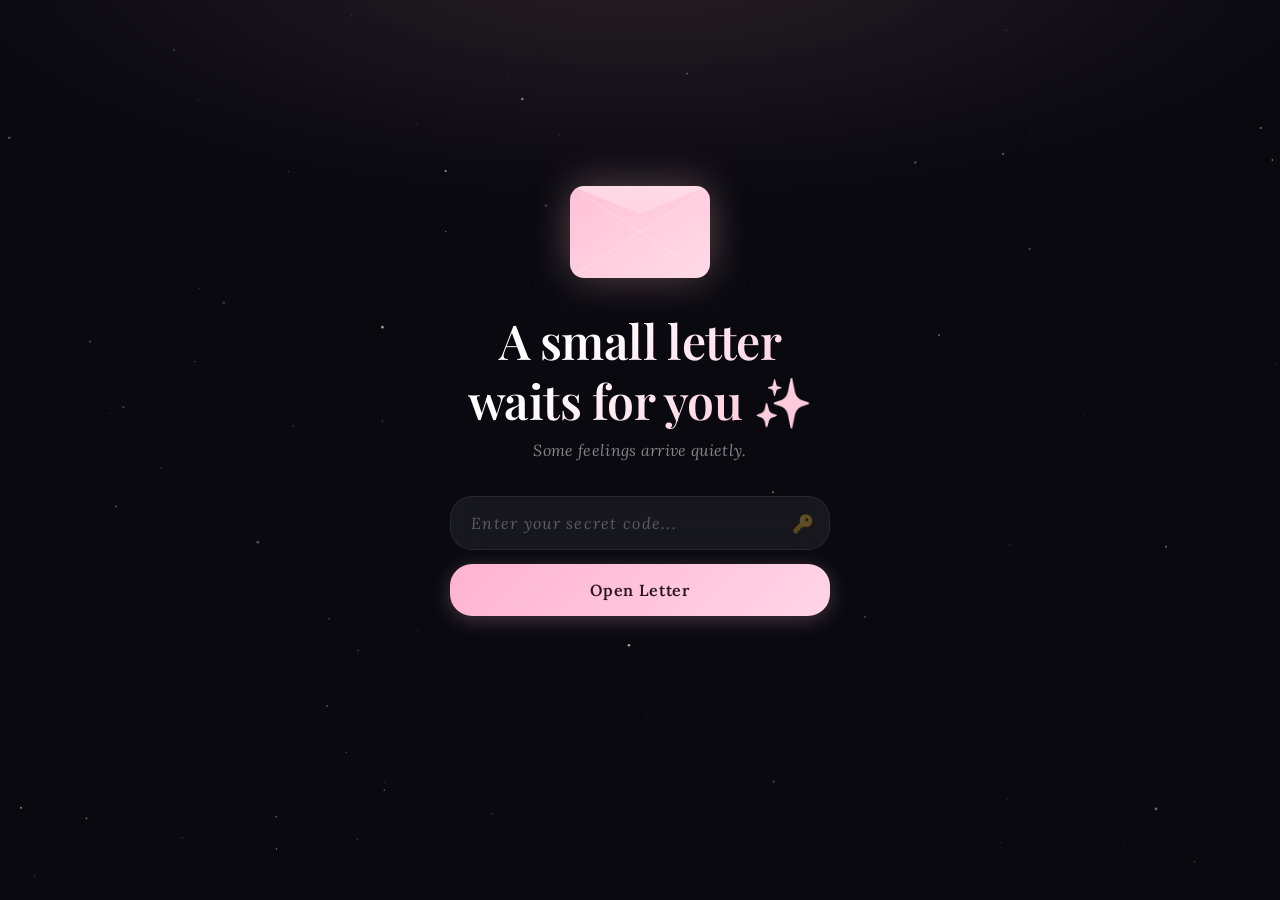
==== index.html @ 7e57b975 "first commit" ====
<!DOCTYPE html>
<html lang="en">
<head>
  <meta charset="UTF-8" />
  <meta name="viewport" content="width=device-width, initial-scale=1.0, viewport-fit=cover"/>
  <title>Letter Portal ✨</title>
  <link rel="stylesheet" href="style.css"/>
  <link rel="preconnect" href="https://fonts.googleapis.com">
  <link rel="preconnect" href="https://fonts.gstatic.com" crossorigin>
  <link href="https://fonts.googleapis.com/css2?family=Playfair+Display:ital,wght@0,400;0,600;1,400&family=Lora:ital,wght@0,400;1,400&family=Caveat:wght@400;600;700&display=swap" rel="stylesheet">
</head>
<body class="login-body">

  <!-- Background -->
  <canvas id="starsCanvas"></canvas>
  <div class="ambient-glow"></div>
  <div class="particles-wrap" id="particlesWrap"></div>

  <!-- Portal transition overlay -->
  <div id="portalOverlay">
    <div class="portal-ring"></div>
    <div class="portal-ring"></div>
    <div class="portal-ring"></div>
    <div class="portal-ring"></div>
  </div>

  <!-- Main content -->
  <main class="login-container">

    <!-- Envelope -->
    <div class="envelope-wrap" id="envelopeWrap">
      <div class="envelope" id="envelope">
        <div class="envelope-letter-slip"></div>
      </div>
    </div>

    <h1 class="login-title">A small letter<br>waits for you ✨</h1>
    <p class="login-subtitle">Some feelings arrive quietly.</p>

    <div class="login-box">

      <div class="input-wrap">
        <input
          type="password"
          id="secretCode"
          placeholder="Enter your secret code..."
          autocomplete="off"
          autocorrect="off"
          spellcheck="false"
        />
        <span class="input-key-icon">🔑</span>
      </div>

      <button class="open-btn" id="openBtn">
        <span class="btn-text">Open Letter</span>
        <span class="btn-spinner" aria-hidden="true">
          <span class="spinner-dot"></span>
          <span class="spinner-dot"></span>
          <span class="spinner-dot"></span>
        </span>
      </button>

      <p class="login-feedback" id="feedbackText" aria-live="polite"></p>
      <div class="error-mascot" id="errorMascot">(•ᴗ•) no peeking 👀</div>

    </div>

  </main>

  <script src="letters.js"></script>
  <script src="script.js"></script>
</body>
</html>
---- style.css ----
/* ═══════════════════════════════════════════
   LETTER PORTAL — style.css
   Aesthetic: Cozy Midnight / Vintage Emotional
═══════════════════════════════════════════ */

@import url('https://fonts.googleapis.com/css2?family=Playfair+Display:ital,wght@0,400;0,600;1,400&family=Lora:ital,wght@0,400;1,400&family=Caveat:wght@400;600;700&display=swap');

*, *::before, *::after {
  margin: 0;
  padding: 0;
  box-sizing: border-box;
}

:root {
  --bg:          #09090f;
  --bg2:         #0e0e1a;
  --pink:        #ffb3cf;
  --pink-soft:   #ffd9e8;
  --pink-glow:   rgba(255,179,207,0.18);
  --purple:      #a78bfa;
  --gold:        #f5c97a;
  --paper:       #fdf6e8;
  --paper2:      #f5e9cc;
  --ink:         #2b1a1a;
  --ink2:        #4a3030;
  --white:       #ffffff;
  --radius:      22px;
  --ease:        cubic-bezier(0.34,1.56,0.64,1);
  --ease-smooth: cubic-bezier(0.4,0,0.2,1);
}

html { scroll-behavior: smooth; }

body {
  font-family: 'Lora', Georgia, serif;
  background: var(--bg);
  color: var(--white);
  overflow-x: hidden;
  min-height: 100vh;
  transition: opacity 0.6s var(--ease-smooth);
}

body.fade-out { opacity: 0 !important; }


/* ── SCROLLBAR ── */
::-webkit-scrollbar { width: 6px; }
::-webkit-scrollbar-track { background: var(--bg); }
::-webkit-scrollbar-thumb { background: rgba(255,179,207,0.3); border-radius: 3px; }


/* ══════════════════════════════
   BACKGROUND LAYERS
══════════════════════════════ */

.bg-layer {
  position: fixed;
  inset: 0;
  pointer-events: none;
  z-index: 0;
}

/* Stars canvas */
#starsCanvas {
  position: fixed;
  inset: 0;
  pointer-events: none;
  z-index: 0;
  opacity: 0.7;
}

/* Ambient top glow */
.ambient-glow {
  position: fixed;
  inset: 0;
  pointer-events: none;
  z-index: 1;
  background: radial-gradient(ellipse 80% 40% at 50% -5%,
    rgba(255,192,203,0.12) 0%,
    transparent 70%);
}

/* Floating particles */
.particles-wrap {
  position: fixed;
  inset: 0;
  pointer-events: none;
  z-index: 2;
  overflow: hidden;
}

.particle {
  position: absolute;
  border-radius: 50%;
  background: var(--pink);
  opacity: 0;
  animation: particleDrift var(--dur, 12s) var(--delay, 0s) ease-in-out infinite;
}

@keyframes particleDrift {
  0%   { transform: translateY(100vh) scale(0); opacity: 0; }
  10%  { opacity: 0.35; }
  90%  { opacity: 0.15; }
  100% { transform: translateY(-10vh) translateX(var(--dx, 30px)) scale(1); opacity: 0; }
}


/* ══════════════════════════════
   LOGIN PAGE
══════════════════════════════ */

.login-body {
  display: flex;
  align-items: center;
  justify-content: center;
  min-height: 100vh;
}

.login-container {
  position: relative;
  z-index: 10;
  display: flex;
  flex-direction: column;
  align-items: center;
  text-align: center;
  padding: 30px 20px 50px;
  gap: 0;
  animation: loginEnter 1s var(--ease) both;
}

@keyframes loginEnter {
  from { opacity: 0; transform: translateY(30px); }
  to   { opacity: 1; transform: translateY(0); }
}

/* Envelope */
.envelope-wrap {
  margin-bottom: 32px;
  animation: float 4s ease-in-out infinite;
  cursor: default;
}

@keyframes float {
  0%,100% { transform: translateY(0) rotate(-1deg); }
  50%      { transform: translateY(-12px) rotate(1deg); }
}

.envelope {
  width: 140px;
  height: 92px;
  background: linear-gradient(145deg, #ffc1d6, #ffdae7);
  border-radius: 14px;
  position: relative;
  box-shadow:
    0 0 40px rgba(255,192,203,0.35),
    0 8px 24px rgba(0,0,0,0.4);
  transition: box-shadow 0.4s;
  overflow: hidden;
}

.envelope.success-glow {
  box-shadow:
    0 0 60px rgba(255,192,203,0.7),
    0 0 120px rgba(255,192,203,0.3),
    0 8px 24px rgba(0,0,0,0.4);
}

.envelope.error-glow {
  box-shadow:
    0 0 40px rgba(255,100,130,0.5),
    0 8px 24px rgba(0,0,0,0.4);
  animation: float 4s ease-in-out infinite, envelopeShake 0.5s ease;
}

@keyframes envelopeShake {
  0%,100% { transform: rotate(-1deg); }
  20%  { transform: translateX(-6px) rotate(-2deg); }
  40%  { transform: translateX(6px) rotate(2deg); }
  60%  { transform: translateX(-4px) rotate(-1deg); }
  80%  { transform: translateX(4px) rotate(1deg); }
}

/* Envelope flap */
.envelope::before {
  content: "";
  position: absolute;
  top: 0; left: 0; right: 0;
  height: 55%;
  background: linear-gradient(175deg, rgba(255,255,255,0.4), rgba(255,192,203,0.2));
  clip-path: polygon(0 0, 50% 56%, 100% 0);
  transform-origin: top center;
  transition: transform 0.6s var(--ease-smooth);
}

.envelope.open::before {
  transform: rotateX(-160deg);
}

/* Envelope body lines */
.envelope::after {
  content: "";
  position: absolute;
  inset: 0;
  background:
    linear-gradient(to bottom right, transparent 49.5%, rgba(255,255,255,0.15) 49.5%, rgba(255,255,255,0.15) 50.5%, transparent 50.5%),
    linear-gradient(to bottom left, transparent 49.5%, rgba(255,255,255,0.15) 49.5%, rgba(255,255,255,0.15) 50.5%, transparent 50.5%);
}

/* Letter slip inside envelope */
.envelope-letter-slip {
  position: absolute;
  bottom: -40px;
  left: 50%;
  transform: translateX(-50%);
  width: 65%;
  height: 50px;
  background: #fffbe8;
  border-radius: 4px;
  transition: bottom 0.6s var(--ease-smooth) 0.2s;
  z-index: -1;
}

.envelope.open .envelope-letter-slip {
  bottom: 30px;
}

/* Title */
.login-title {
  font-family: 'Playfair Display', Georgia, serif;
  font-size: clamp(1.8rem, 5vw, 3rem);
  font-weight: 600;
  line-height: 1.25;
  letter-spacing: -0.01em;
  margin-bottom: 10px;
  background: linear-gradient(135deg, #fff 30%, #ffc1d6 100%);
  -webkit-background-clip: text;
  -webkit-text-fill-color: transparent;
  background-clip: text;
}

.login-subtitle {
  font-family: 'Lora', serif;
  font-style: italic;
  font-size: 1rem;
  color: rgba(255,255,255,0.5);
  margin-bottom: 36px;
  letter-spacing: 0.02em;
}

/* Login box */
.login-box {
  width: min(90vw, 380px);
  display: flex;
  flex-direction: column;
  gap: 14px;
}

.input-wrap {
  position: relative;
}

.input-wrap input {
  width: 100%;
  padding: 16px 20px;
  border: 1.5px solid rgba(255,255,255,0.07);
  border-radius: var(--radius);
  background: rgba(255,255,255,0.06);
  color: var(--white);
  font-family: 'Lora', serif;
  font-size: 1rem;
  outline: none;
  backdrop-filter: blur(12px);
  transition: border-color 0.3s, box-shadow 0.3s, background 0.3s;
  letter-spacing: 0.08em;
}

.input-wrap input::placeholder {
  color: rgba(255,255,255,0.3);
  font-style: italic;
}

.input-wrap input:focus {
  border-color: rgba(255,179,207,0.5);
  background: rgba(255,255,255,0.09);
  box-shadow: 0 0 0 3px rgba(255,179,207,0.1);
}

.input-wrap input.shake {
  animation: inputShake 0.45s ease;
  border-color: rgba(255,100,130,0.6) !important;
}

@keyframes inputShake {
  0%,100% { transform: translateX(0); }
  18%  { transform: translateX(-7px); }
  36%  { transform: translateX(7px); }
  54%  { transform: translateX(-5px); }
  72%  { transform: translateX(5px); }
  90%  { transform: translateX(-2px); }
}

.input-key-icon {
  position: absolute;
  right: 16px;
  top: 50%;
  transform: translateY(-50%);
  font-size: 1.1rem;
  opacity: 0.3;
  pointer-events: none;
}

/* Open button */
.open-btn {
  padding: 16px;
  border: none;
  border-radius: var(--radius);
  cursor: pointer;
  font-family: 'Lora', serif;
  font-size: 1rem;
  font-weight: 600;
  letter-spacing: 0.04em;
  background: linear-gradient(135deg, #ffb3cf 0%, #ffd9e8 60%, #ffb3cf 100%);
  background-size: 200% 100%;
  color: #2d1520;
  transition: transform 0.25s var(--ease), box-shadow 0.3s, background-position 0.5s;
  box-shadow: 0 4px 20px rgba(255,179,207,0.25);
  position: relative;
  overflow: hidden;
}

.open-btn::after {
  content: "";
  position: absolute;
  inset: 0;
  background: rgba(255,255,255,0);
  transition: background 0.3s;
}

.open-btn:hover {
  transform: translateY(-2px);
  box-shadow: 0 8px 30px rgba(255,179,207,0.4);
  background-position: 100% 0;
}

.open-btn:active { transform: translateY(0); }

.open-btn.loading {
  pointer-events: none;
  opacity: 0.8;
}

.open-btn .btn-text { transition: opacity 0.2s; }
.open-btn.loading .btn-text { opacity: 0; }

.btn-spinner {
  position: absolute;
  inset: 0;
  display: flex;
  align-items: center;
  justify-content: center;
  opacity: 0;
  transition: opacity 0.2s;
}

.open-btn.loading .btn-spinner { opacity: 1; }

.spinner-dot {
  width: 7px; height: 7px;
  border-radius: 50%;
  background: #2d1520;
  animation: dotPulse 1s ease-in-out infinite;
}
.spinner-dot:nth-child(2) { animation-delay: 0.15s; margin: 0 5px; }
.spinner-dot:nth-child(3) { animation-delay: 0.3s; }

@keyframes dotPulse {
  0%,100% { transform: scale(0.6); opacity: 0.4; }
  50%      { transform: scale(1); opacity: 1; }
}

/* Error / success text */
.login-feedback {
  min-height: 22px;
  font-family: 'Lora', serif;
  font-style: italic;
  font-size: 0.88rem;
  color: var(--pink);
  transition: opacity 0.4s;
  letter-spacing: 0.01em;
}

/* Error mascot */
.error-mascot {
  font-size: 1.4rem;
  opacity: 0;
  transform: translateY(6px);
  transition: opacity 0.4s, transform 0.4s;
  pointer-events: none;
}

.error-mascot.visible {
  opacity: 1;
  transform: translateY(0);
}

/* ── PORTAL TRANSITION OVERLAY ── */
#portalOverlay {
  position: fixed;
  inset: 0;
  z-index: 9000;
  pointer-events: none;
  opacity: 0;
  display: flex;
  align-items: center;
  justify-content: center;
  background: radial-gradient(circle, rgba(255,179,207,0.0) 0%, var(--bg) 80%);
  transition: none;
}

#portalOverlay.active {
  pointer-events: all;
  animation: portalExpand 0.9s var(--ease-smooth) forwards;
}

@keyframes portalExpand {
  0%   { opacity: 0; background: radial-gradient(circle 0px at 50% 50%, rgba(255,179,207,0.9) 0%, var(--bg) 0%); }
  40%  { opacity: 1; background: radial-gradient(circle 200px at 50% 50%, rgba(255,179,207,0.5) 0%, var(--bg) 80%); }
  100% { opacity: 1; background: radial-gradient(circle 1200px at 50% 50%, rgba(15,10,25,1) 0%, var(--bg) 100%); }
}

.portal-ring {
  position: absolute;
  border-radius: 50%;
  border: 2px solid rgba(255,179,207,0.4);
  animation: ringExpand 0.9s ease-out forwards;
  opacity: 0;
}

.portal-ring:nth-child(1) { width: 100px; height: 100px; animation-delay: 0.0s; }
.portal-ring:nth-child(2) { width: 200px; height: 200px; animation-delay: 0.08s; }
.portal-ring:nth-child(3) { width: 340px; height: 340px; animation-delay: 0.16s; }
.portal-ring:nth-child(4) { width: 520px; height: 520px; animation-delay: 0.24s; }

@keyframes ringExpand {
  0%   { transform: scale(0); opacity: 0.8; }
  100% { transform: scale(2); opacity: 0; }
}


/* ══════════════════════════════
   LETTER PAGE
══════════════════════════════ */

.letter-body {
  min-height: 100vh;
}

.letter-page {
  position: relative;
  z-index: 10;
  display: flex;
  justify-content: center;
  padding: 40px 16px 120px;
  animation: pageSlideUp 0.8s var(--ease) both 0.15s;
}

@keyframes pageSlideUp {
  from { opacity: 0; transform: translateY(40px); }
  to   { opacity: 1; transform: translateY(0); }
}

/* Paper */
.paper {
  width: min(100%, 720px);
  background: var(--paper);
  color: var(--ink);
  border-radius: 4px 28px 28px 4px;
  padding: clamp(28px, 6vw, 60px);
  position: relative;
  box-shadow:
    0 2px 0 var(--paper2),
    4px 4px 0 rgba(0,0,0,0.08),
    0 30px 80px rgba(0,0,0,0.5),
    0 0 0 1px rgba(0,0,0,0.06);
  overflow: visible;
}

/* Paper grain */
.paper::before {
  content: "";
  position: absolute;
  inset: 0;
  border-radius: inherit;
  background-image: url("data:image/svg+xml,%3Csvg xmlns='http://www.w3.org/2000/svg' width='300' height='300'%3E%3Cfilter id='n'%3E%3CfeTurbulence type='fractalNoise' baseFrequency='0.9' numOctaves='4' stitchTiles='stitch'/%3E%3C/filter%3E%3Crect width='300' height='300' filter='url(%23n)' opacity='0.04'/%3E%3C/svg%3E");
  pointer-events: none;
  opacity: 0.5;
  z-index: 0;
}

/* Fold line left */
.paper::after {
  content: "";
  position: absolute;
  top: 0; left: 42px; bottom: 0;
  width: 1px;
  background: linear-gradient(to bottom, transparent 5%, rgba(200,160,160,0.25) 20%, rgba(200,160,160,0.25) 80%, transparent 95%);
  pointer-events: none;
}

/* Warm glow */
.paper-light {
  position: absolute;
  inset: 0;
  border-radius: inherit;
  background: radial-gradient(ellipse 70% 50% at 80% 20%, rgba(255,200,160,0.12), transparent 65%);
  pointer-events: none;
  z-index: 0;
}

/* Paper content z-index */
.paper > * { position: relative; z-index: 1; }

/* Dear name */
.paper-name {
  font-family: 'Playfair Display', Georgia, serif;
  font-size: clamp(2rem, 5.5vw, 3.2rem);
  font-weight: 600;
  color: var(--ink);
  margin-bottom: 10px;
  letter-spacing: -0.01em;
  line-height: 1.2;
}

/* Decorative rule */
.paper-rule {
  width: 60px;
  height: 2px;
  background: linear-gradient(to right, rgba(180,120,120,0.4), transparent);
  margin-bottom: 32px;
  border: none;
}

/* Letter lines */
#letterContent {
  margin-bottom: 40px;
}

.line {
  font-family: 'Caveat', cursive;
  font-size: clamp(1.55rem, 3.5vw, 1.95rem);
  line-height: 1.85;
  color: var(--ink2);
  opacity: 0;
  transform: translateY(16px);
  animation: lineReveal 0.6s var(--ease-smooth) forwards;
  min-height: 1.85em;
}

@keyframes lineReveal {
  to { opacity: 1; transform: translateY(0); }
}

/* Signature */
.paper-sign {
  font-family: 'Playfair Display', serif;
  font-style: italic;
  font-size: 1.1rem;
  color: rgba(43,26,26,0.5);
  text-align: right;
  margin-top: 24px;
  padding-top: 16px;
  border-top: 1px solid rgba(200,160,160,0.2);
}


/* ══════════════════════════════
   REPLY SECTION
══════════════════════════════ */

.reply-section {
  margin-top: 48px;
  padding-top: 36px;
  border-top: 1.5px dashed rgba(180,130,130,0.25);
  position: relative;
  z-index: 5;
}

.reply-title {
  font-family: 'Playfair Display', serif;
  font-size: 1.25rem;
  font-weight: 600;
  color: var(--ink);
  margin-bottom: 6px;
}

.reply-invite {
  font-family: 'Lora', serif;
  font-style: italic;
  font-size: 0.95rem;
  line-height: 1.8;
  color: var(--ink2);
  margin-bottom: 22px;
  opacity: 0.75;
}

.textarea-wrap {
  position: relative;
  margin-bottom: 16px;
}

textarea {
  width: 100%;
  min-height: 150px;
  border: 1.5px solid rgba(180,130,130,0.2);
  border-radius: 16px;
  background: rgba(255,255,255,0.7);
  font-family: 'Caveat', cursive;
  font-size: 1.2rem;
  color: var(--ink);
  padding: 18px 20px;
  resize: vertical;
  outline: none;
  transition: border-color 0.3s, box-shadow 0.3s;
  -webkit-appearance: none;
  appearance: none;
  position: relative;
  z-index: 2;
  touch-action: manipulation;
}

textarea:focus {
  border-color: rgba(180,130,130,0.45);
  box-shadow: 0 0 0 3px rgba(255,179,207,0.12);
}

textarea::placeholder {
  font-style: italic;
  color: rgba(43,26,26,0.35);
}

/* Send button */
.send-btn {
  width: 100%;
  padding: 16px;
  border: none;
  border-radius: 16px;
  cursor: pointer;
  font-family: 'Lora', serif;
  font-size: 1rem;
  font-weight: 600;
  letter-spacing: 0.04em;
  background: linear-gradient(135deg, #2b1a1a, #4a3030);
  color: #fdf6e8;
  transition: transform 0.25s var(--ease), box-shadow 0.3s, background 0.4s;
  box-shadow: 0 4px 16px rgba(43,26,26,0.2);
  position: relative;
  overflow: hidden;
}

.send-btn:hover {
  transform: translateY(-2px);
  box-shadow: 0 8px 28px rgba(43,26,26,0.3);
}

.send-btn:active { transform: translateY(0); }

.send-btn.sending {
  background: linear-gradient(135deg, #3d2525, #6b4343);
  pointer-events: none;
}

.send-btn.sent {
  background: linear-gradient(135deg, #1a3a2b, #2b5a3e);
}

/* Send shimmer */
.send-btn::after {
  content: "";
  position: absolute;
  inset: 0;
  background: linear-gradient(105deg, transparent 40%, rgba(255,255,255,0.07) 50%, transparent 60%);
  transform: translateX(-100%);
  transition: none;
}

.send-btn.sending::after {
  animation: shimmer 1.2s ease-in-out infinite;
}

@keyframes shimmer {
  to { transform: translateX(200%); }
}

#statusText {
  margin-top: 12px;
  font-family: 'Lora', serif;
  font-style: italic;
  font-size: 0.9rem;
  min-height: 18px;
  color: var(--ink2);
  opacity: 0.7;
}


/* ══════════════════════════════
   MASCOT DELIVERY SCENE
══════════════════════════════ */

.mascot-scene {
  position: fixed;
  inset: 0;
  z-index: 9999;
  background: rgba(9,9,15,0.93);
  backdrop-filter: blur(4px);
  overflow: hidden;
  display: flex;
  align-items: center;
  justify-content: center;
  flex-direction: column;
  gap: 0;
}

.mascot-scene.hidden { display: none; }

/* Ground line */
.mascot-ground {
  position: absolute;
  bottom: 22%;
  left: 0; right: 0;
  height: 1px;
  background: linear-gradient(to right, transparent 5%, rgba(255,179,207,0.15) 30%, rgba(255,179,207,0.15) 70%, transparent 95%);
}

/* Portal */
.portal-mailbox {
  position: absolute;
  right: 10%;
  bottom: 22%;
  width: 110px;
  height: 110px;
  border-radius: 50%;
  background: radial-gradient(circle, rgba(255,179,207,0.9) 0%, rgba(140,90,240,0.7) 50%, transparent 70%);
  filter: blur(2px);
  box-shadow: 0 0 60px rgba(255,179,207,0.4), 0 0 120px rgba(140,90,240,0.2);
  animation: portalPulse 2s ease-in-out infinite;
}

@keyframes portalPulse {
  0%,100% { transform: scale(1); filter: blur(2px); }
  50%      { transform: scale(1.06); filter: blur(3px); }
}

/* Mascot character */
.mascot-char {
  position: absolute;
  bottom: calc(22% + 12px);
  font-size: 2.4rem;
  line-height: 1;
  filter: drop-shadow(0 4px 12px rgba(255,179,207,0.3));
  animation: mascotWalk 4.2s ease-in-out forwards;
  white-space: nowrap;
}

/* Mini letter the mascot carries */
.mascot-letter {
  position: absolute;
  bottom: calc(22% + 38px);
  width: 38px;
  height: 28px;
  background: linear-gradient(135deg, #fff8e1, #ffd6e5);
  border-radius: 5px;
  box-shadow: 0 0 14px rgba(255,179,207,0.5);
  animation: mascotWalk 4.2s ease-in-out forwards;
}

.mascot-letter::before {
  content: "";
  position: absolute;
  inset: 0;
  clip-path: polygon(0 0, 50% 50%, 100% 0);
  background: rgba(255,179,207,0.4);
  border-radius: 2px;
}

@keyframes mascotWalk {
  0%   { left: -120px; }
  65%  { left: calc(90% - 160px); }
  80%  { left: calc(90% - 150px); transform: scale(0.9) rotate(5deg); }
  100% { left: calc(90% - 80px); transform: scale(0) rotate(20deg); opacity: 0; }
}

/* Delivery message */
.delivery-text {
  position: absolute;
  bottom: 10%;
  width: 100%;
  text-align: center;
  font-family: 'Playfair Display', serif;
  font-style: italic;
  font-size: clamp(1rem, 3vw, 1.3rem);
  color: rgba(255,255,255,0.85);
  letter-spacing: 0.03em;
  opacity: 0;
  animation: deliveryTextShow 0.8s ease forwards 4s;
}

@keyframes deliveryTextShow {
  from { opacity: 0; transform: translateY(10px); }
  to   { opacity: 1; transform: translateY(0); }
}

/* Stars in mascot scene */
.mascot-stars {
  position: absolute;
  inset: 0;
  pointer-events: none;
}

.mascot-star {
  position: absolute;
  color: rgba(255,179,207,0.6);
  font-size: 1.1rem;
  animation: twinkle 1.5s ease-in-out infinite;
}

@keyframes twinkle {
  0%,100% { opacity: 0.3; transform: scale(0.8); }
  50%      { opacity: 0.9; transform: scale(1.1); }
}

/* Wave hand */
.mascot-wave {
  position: absolute;
  bottom: 38%;
  text-align: center;
  width: 100%;
  font-size: 1.6rem;
  opacity: 0;
  animation: waveAppear 0.6s ease forwards 4.5s;
}

@keyframes waveAppear {
  from { opacity: 0; transform: translateY(10px) scale(0.8); }
  to   { opacity: 1; transform: translateY(0) scale(1); }
}


/* ══════════════════════════════
   MOBILE
══════════════════════════════ */

@media (max-width: 600px) {
  .paper { border-radius: 20px; padding: 22px 18px 28px; }
  .paper::after { display: none; }
  .login-box { width: 92vw; }
  .line { font-size: 1.4rem; }
  .mascot-char { font-size: 2rem; }
  .portal-mailbox { width: 80px; height: 80px; right: 8%; }
  textarea { font-size: 1.1rem; min-height: 130px; }
}

@media (min-width: 768px) {
  .paper { padding: 50px 56px; }
}
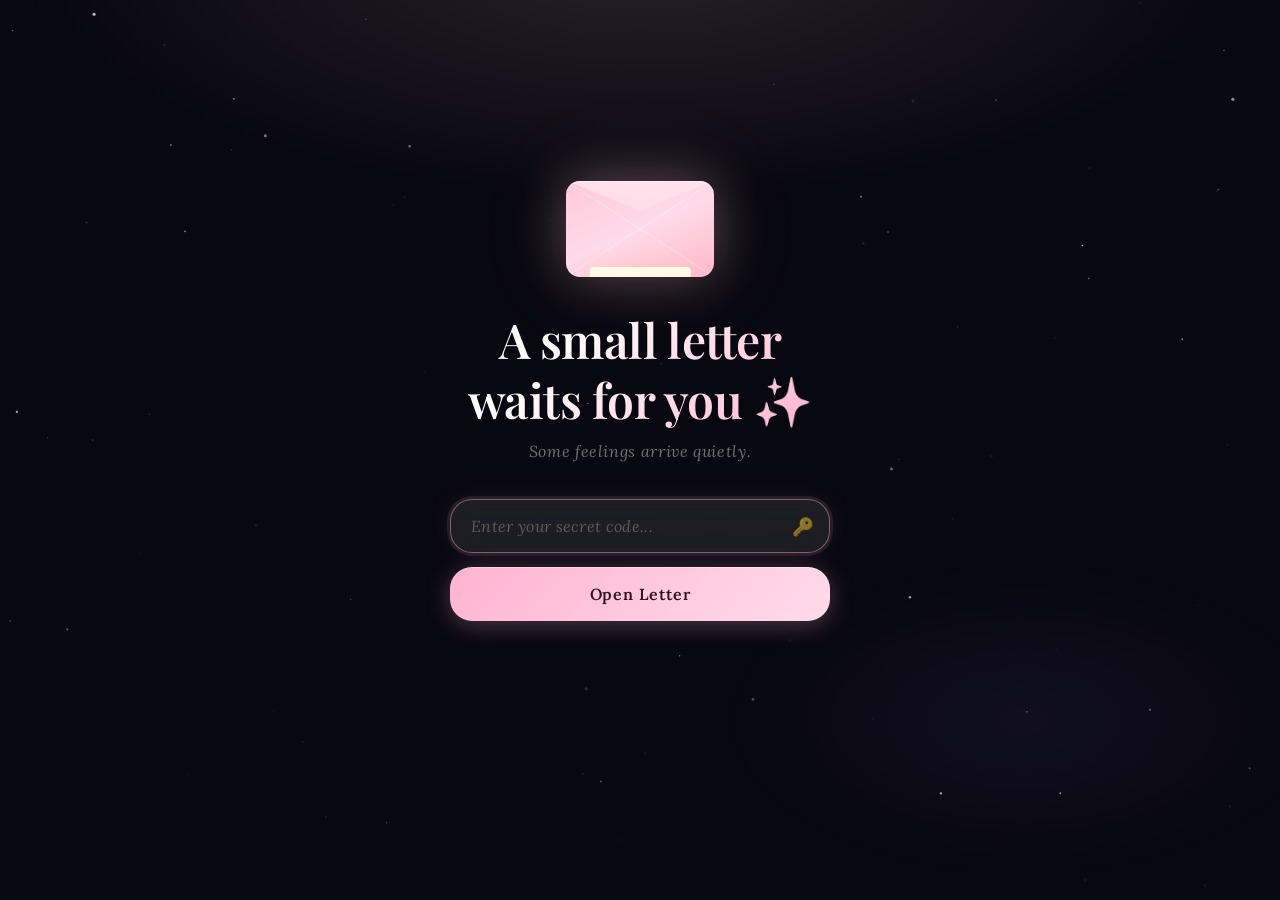
==== commit 1c26fe15: "updated" ====
--- a/index.html
+++ b/index.html
@@ -13,11 +13,12 @@
 
   <!-- Background -->
   <canvas id="starsCanvas"></canvas>
-  <div class="ambient-glow"></div>
+  <div class="ambient-glow" id="ambientGlow"></div>
   <div class="particles-wrap" id="particlesWrap"></div>
 
-  <!-- Portal transition overlay -->
+  <!-- Portal transition overlay (5 rings now) -->
   <div id="portalOverlay">
+    <div class="portal-ring"></div>
     <div class="portal-ring"></div>
     <div class="portal-ring"></div>
     <div class="portal-ring"></div>
--- a/style.css
+++ b/style.css
@@ -1,6 +1,7 @@
 /* ═══════════════════════════════════════════
    LETTER PORTAL — style.css
    Aesthetic: Cozy Midnight / Vintage Emotional
+   v2 — Deep Cinematic Polish
 ═══════════════════════════════════════════ */
 
 @import url('https://fonts.googleapis.com/css2?family=Playfair+Display:ital,wght@0,400;0,600;1,400&family=Lora:ital,wght@0,400;1,400&family=Caveat:wght@400;600;700&display=swap');
@@ -12,21 +13,24 @@
 }
 
 :root {
-  --bg:          #09090f;
-  --bg2:         #0e0e1a;
+  --bg:          #080810;
+  --bg2:         #0c0c18;
   --pink:        #ffb3cf;
   --pink-soft:   #ffd9e8;
   --pink-glow:   rgba(255,179,207,0.18);
   --purple:      #a78bfa;
   --gold:        #f5c97a;
-  --paper:       #fdf6e8;
-  --paper2:      #f5e9cc;
-  --ink:         #2b1a1a;
-  --ink2:        #4a3030;
+  --paper:       #f9edd6;
+  --paper2:      #f0dab5;
+  --paper3:      #e8cfa0;
+  --ink:         #2b1a0e;
+  --ink2:        #4a321a;
+  --ink3:        #6b4c2a;
   --white:       #ffffff;
   --radius:      22px;
   --ease:        cubic-bezier(0.34,1.56,0.64,1);
   --ease-smooth: cubic-bezier(0.4,0,0.2,1);
+  --ease-elastic: cubic-bezier(0.68,-0.6,0.32,1.6);
 }
 
 html { scroll-behavior: smooth; }
@@ -37,57 +41,67 @@
   color: var(--white);
   overflow-x: hidden;
   min-height: 100vh;
-  transition: opacity 0.6s var(--ease-smooth);
+}
+
+/* Portal-close fade */
+body.portal-closing {
+  animation: portalClose 1.2s var(--ease-smooth) forwards;
+}
+
+@keyframes portalClose {
+  0%   { opacity: 1; filter: blur(0px); }
+  40%  { opacity: 0.6; filter: blur(2px); }
+  100% { opacity: 0; filter: blur(8px); }
 }
 
 body.fade-out { opacity: 0 !important; }
 
 
 /* ── SCROLLBAR ── */
-::-webkit-scrollbar { width: 6px; }
+::-webkit-scrollbar { width: 5px; }
 ::-webkit-scrollbar-track { background: var(--bg); }
-::-webkit-scrollbar-thumb { background: rgba(255,179,207,0.3); border-radius: 3px; }
+::-webkit-scrollbar-thumb { background: rgba(255,179,207,0.25); border-radius: 3px; }
 
 
 /* ══════════════════════════════
    BACKGROUND LAYERS
 ══════════════════════════════ */
 
-.bg-layer {
-  position: fixed;
-  inset: 0;
-  pointer-events: none;
-  z-index: 0;
-}
-
-/* Stars canvas */
 #starsCanvas {
   position: fixed;
   inset: 0;
   pointer-events: none;
   z-index: 0;
-  opacity: 0.7;
-}
-
-/* Ambient top glow */
+  opacity: 0.75;
+}
+
 .ambient-glow {
   position: fixed;
   inset: 0;
   pointer-events: none;
   z-index: 1;
-  background: radial-gradient(ellipse 80% 40% at 50% -5%,
-    rgba(255,192,203,0.12) 0%,
-    transparent 70%);
-}
-
-/* Floating particles */
+  background:
+    radial-gradient(ellipse 70% 40% at 50% -5%, rgba(255,192,203,0.13) 0%, transparent 70%),
+    radial-gradient(ellipse 40% 30% at 80% 80%, rgba(167,139,250,0.06) 0%, transparent 60%);
+  transition: opacity 1.5s ease;
+}
+
+.ambient-glow.intensify {
+  background:
+    radial-gradient(ellipse 90% 55% at 50% -5%, rgba(255,192,203,0.28) 0%, transparent 70%),
+    radial-gradient(ellipse 50% 40% at 80% 80%, rgba(167,139,250,0.1) 0%, transparent 60%);
+}
+
 .particles-wrap {
   position: fixed;
   inset: 0;
   pointer-events: none;
   z-index: 2;
   overflow: hidden;
-}
+  transition: opacity 1.5s ease;
+}
+
+.particles-wrap.dim { opacity: 0; }
 
 .particle {
   position: absolute;
@@ -96,6 +110,8 @@
   opacity: 0;
   animation: particleDrift var(--dur, 12s) var(--delay, 0s) ease-in-out infinite;
 }
+
+.particle.gold { background: var(--gold); width: 2px !important; height: 2px !important; }
 
 @keyframes particleDrift {
   0%   { transform: translateY(100vh) scale(0); opacity: 0; }
@@ -125,59 +141,65 @@
   text-align: center;
   padding: 30px 20px 50px;
   gap: 0;
-  animation: loginEnter 1s var(--ease) both;
+  animation: loginEnter 1.2s var(--ease) both;
 }
 
 @keyframes loginEnter {
-  from { opacity: 0; transform: translateY(30px); }
+  from { opacity: 0; transform: translateY(40px); }
   to   { opacity: 1; transform: translateY(0); }
 }
 
 /* Envelope */
 .envelope-wrap {
   margin-bottom: 32px;
-  animation: float 4s ease-in-out infinite;
+  animation: float 4.5s ease-in-out infinite;
   cursor: default;
+  perspective: 600px;
 }
 
 @keyframes float {
-  0%,100% { transform: translateY(0) rotate(-1deg); }
-  50%      { transform: translateY(-12px) rotate(1deg); }
+  0%,100% { transform: translateY(0) rotate(-1.5deg); }
+  50%      { transform: translateY(-14px) rotate(1.5deg); }
 }
 
 .envelope {
-  width: 140px;
-  height: 92px;
-  background: linear-gradient(145deg, #ffc1d6, #ffdae7);
+  width: 148px;
+  height: 96px;
+  background: linear-gradient(155deg, #ffc8da, #ffdae8, #ffb8cb);
   border-radius: 14px;
   position: relative;
   box-shadow:
-    0 0 40px rgba(255,192,203,0.35),
-    0 8px 24px rgba(0,0,0,0.4);
-  transition: box-shadow 0.4s;
+    0 0 50px rgba(255,192,203,0.32),
+    0 0 100px rgba(255,192,203,0.1),
+    0 12px 30px rgba(0,0,0,0.5),
+    inset 0 1px 0 rgba(255,255,255,0.4);
+  transition: box-shadow 0.5s, transform 0.5s var(--ease-smooth);
   overflow: hidden;
 }
+
+.envelope:hover { transform: scale(1.04); }
 
 .envelope.success-glow {
   box-shadow:
-    0 0 60px rgba(255,192,203,0.7),
-    0 0 120px rgba(255,192,203,0.3),
-    0 8px 24px rgba(0,0,0,0.4);
+    0 0 80px rgba(255,192,203,0.8),
+    0 0 160px rgba(255,192,203,0.35),
+    0 0 240px rgba(255,150,200,0.15),
+    0 12px 30px rgba(0,0,0,0.5);
 }
 
 .envelope.error-glow {
   box-shadow:
-    0 0 40px rgba(255,100,130,0.5),
-    0 8px 24px rgba(0,0,0,0.4);
-  animation: float 4s ease-in-out infinite, envelopeShake 0.5s ease;
+    0 0 50px rgba(255,80,120,0.55),
+    0 12px 30px rgba(0,0,0,0.5);
+  animation: float 4.5s ease-in-out infinite, envelopeShake 0.5s ease;
 }
 
 @keyframes envelopeShake {
-  0%,100% { transform: rotate(-1deg); }
-  20%  { transform: translateX(-6px) rotate(-2deg); }
-  40%  { transform: translateX(6px) rotate(2deg); }
-  60%  { transform: translateX(-4px) rotate(-1deg); }
-  80%  { transform: translateX(4px) rotate(1deg); }
+  0%,100% { transform: rotate(-1.5deg); }
+  20%  { transform: translateX(-8px) rotate(-3deg); }
+  40%  { transform: translateX(8px) rotate(3deg); }
+  60%  { transform: translateX(-5px) rotate(-1.5deg); }
+  80%  { transform: translateX(5px) rotate(1.5deg); }
 }
 
 /* Envelope flap */
@@ -186,65 +208,69 @@
   position: absolute;
   top: 0; left: 0; right: 0;
   height: 55%;
-  background: linear-gradient(175deg, rgba(255,255,255,0.4), rgba(255,192,203,0.2));
-  clip-path: polygon(0 0, 50% 56%, 100% 0);
+  background: linear-gradient(170deg, rgba(255,255,255,0.45), rgba(255,200,220,0.25));
+  clip-path: polygon(0 0, 50% 58%, 100% 0);
   transform-origin: top center;
-  transition: transform 0.6s var(--ease-smooth);
+  transition: transform 0.75s cubic-bezier(0.4,0,0.2,1);
+  z-index: 2;
 }
 
 .envelope.open::before {
-  transform: rotateX(-160deg);
-}
-
-/* Envelope body lines */
+  transform: rotateX(-165deg);
+}
+
+/* Envelope diagonal seam lines */
 .envelope::after {
   content: "";
   position: absolute;
   inset: 0;
   background:
-    linear-gradient(to bottom right, transparent 49.5%, rgba(255,255,255,0.15) 49.5%, rgba(255,255,255,0.15) 50.5%, transparent 50.5%),
-    linear-gradient(to bottom left, transparent 49.5%, rgba(255,255,255,0.15) 49.5%, rgba(255,255,255,0.15) 50.5%, transparent 50.5%);
+    linear-gradient(to bottom right, transparent 49.5%, rgba(255,255,255,0.18) 49.5%, rgba(255,255,255,0.18) 50.5%, transparent 50.5%),
+    linear-gradient(to bottom left, transparent 49.5%, rgba(255,255,255,0.18) 49.5%, rgba(255,255,255,0.18) 50.5%, transparent 50.5%);
+  z-index: 1;
 }
 
 /* Letter slip inside envelope */
 .envelope-letter-slip {
   position: absolute;
-  bottom: -40px;
+  bottom: -45px;
   left: 50%;
   transform: translateX(-50%);
-  width: 65%;
-  height: 50px;
-  background: #fffbe8;
-  border-radius: 4px;
-  transition: bottom 0.6s var(--ease-smooth) 0.2s;
-  z-index: -1;
+  width: 68%;
+  height: 55px;
+  background: linear-gradient(180deg, #fffbe8, #faf0d0);
+  border-radius: 4px 4px 0 0;
+  box-shadow: 0 -4px 14px rgba(255,200,150,0.25);
+  transition: bottom 0.85s cubic-bezier(0.34,1.2,0.64,1) 0.15s;
+  z-index: 0;
 }
 
 .envelope.open .envelope-letter-slip {
-  bottom: 30px;
+  bottom: 28px;
 }
 
 /* Title */
 .login-title {
   font-family: 'Playfair Display', Georgia, serif;
-  font-size: clamp(1.8rem, 5vw, 3rem);
+  font-size: clamp(1.9rem, 5vw, 3rem);
   font-weight: 600;
   line-height: 1.25;
   letter-spacing: -0.01em;
-  margin-bottom: 10px;
-  background: linear-gradient(135deg, #fff 30%, #ffc1d6 100%);
+  margin-bottom: 12px;
+  background: linear-gradient(135deg, #fff 25%, #ffd9e8 65%, #ffb3cf 100%);
   -webkit-background-clip: text;
   -webkit-text-fill-color: transparent;
   background-clip: text;
+  text-shadow: none;
 }
 
 .login-subtitle {
   font-family: 'Lora', serif;
   font-style: italic;
   font-size: 1rem;
-  color: rgba(255,255,255,0.5);
-  margin-bottom: 36px;
-  letter-spacing: 0.02em;
+  color: rgba(255,255,255,0.42);
+  margin-bottom: 38px;
+  letter-spacing: 0.04em;
 }
 
 /* Login box */
@@ -261,39 +287,52 @@
 
 .input-wrap input {
   width: 100%;
-  padding: 16px 20px;
+  padding: 16px 48px 16px 20px;
   border: 1.5px solid rgba(255,255,255,0.07);
   border-radius: var(--radius);
-  background: rgba(255,255,255,0.06);
+  background: rgba(255,255,255,0.055);
   color: var(--white);
   font-family: 'Lora', serif;
   font-size: 1rem;
   outline: none;
-  backdrop-filter: blur(12px);
-  transition: border-color 0.3s, box-shadow 0.3s, background 0.3s;
-  letter-spacing: 0.08em;
+  backdrop-filter: blur(14px);
+  -webkit-backdrop-filter: blur(14px);
+  transition: border-color 0.35s, box-shadow 0.35s, background 0.35s;
+  letter-spacing: 0.1em;
 }
 
 .input-wrap input::placeholder {
-  color: rgba(255,255,255,0.3);
+  color: rgba(255,255,255,0.28);
   font-style: italic;
+  letter-spacing: 0.02em;
 }
 
 .input-wrap input:focus {
-  border-color: rgba(255,179,207,0.5);
-  background: rgba(255,255,255,0.09);
-  box-shadow: 0 0 0 3px rgba(255,179,207,0.1);
+  border-color: rgba(255,179,207,0.45);
+  background: rgba(255,255,255,0.085);
+  box-shadow: 0 0 0 3px rgba(255,179,207,0.1), 0 0 30px rgba(255,179,207,0.08);
+}
+
+.input-wrap input.glow-success {
+  border-color: rgba(255,179,207,0.7) !important;
+  box-shadow: 0 0 0 4px rgba(255,179,207,0.15), 0 0 50px rgba(255,179,207,0.2) !important;
+  animation: inputGlowPulse 0.6s ease;
+}
+
+@keyframes inputGlowPulse {
+  0%,100% { box-shadow: 0 0 0 4px rgba(255,179,207,0.15), 0 0 50px rgba(255,179,207,0.2); }
+  50%  { box-shadow: 0 0 0 8px rgba(255,179,207,0.1), 0 0 80px rgba(255,179,207,0.35); }
 }
 
 .input-wrap input.shake {
   animation: inputShake 0.45s ease;
-  border-color: rgba(255,100,130,0.6) !important;
+  border-color: rgba(255,100,130,0.65) !important;
 }
 
 @keyframes inputShake {
   0%,100% { transform: translateX(0); }
-  18%  { transform: translateX(-7px); }
-  36%  { transform: translateX(7px); }
+  18%  { transform: translateX(-8px); }
+  36%  { transform: translateX(8px); }
   54%  { transform: translateX(-5px); }
   72%  { transform: translateX(5px); }
   90%  { transform: translateX(-2px); }
@@ -305,48 +344,57 @@
   top: 50%;
   transform: translateY(-50%);
   font-size: 1.1rem;
-  opacity: 0.3;
-  pointer-events: none;
-}
+  opacity: 0.28;
+  pointer-events: none;
+  transition: opacity 0.3s;
+}
+
+.input-wrap input:focus ~ .input-key-icon { opacity: 0.5; }
 
 /* Open button */
 .open-btn {
-  padding: 16px;
+  padding: 17px;
   border: none;
   border-radius: var(--radius);
   cursor: pointer;
   font-family: 'Lora', serif;
   font-size: 1rem;
   font-weight: 600;
-  letter-spacing: 0.04em;
-  background: linear-gradient(135deg, #ffb3cf 0%, #ffd9e8 60%, #ffb3cf 100%);
+  letter-spacing: 0.05em;
+  background: linear-gradient(135deg, #ffb3cf 0%, #ffd9e8 50%, #ffb3cf 100%);
   background-size: 200% 100%;
   color: #2d1520;
-  transition: transform 0.25s var(--ease), box-shadow 0.3s, background-position 0.5s;
-  box-shadow: 0 4px 20px rgba(255,179,207,0.25);
+  transition: transform 0.28s var(--ease), box-shadow 0.35s, background-position 0.6s;
+  box-shadow: 0 4px 24px rgba(255,179,207,0.28), 0 1px 0 rgba(255,255,255,0.3) inset;
   position: relative;
   overflow: hidden;
 }
 
-.open-btn::after {
+.open-btn::before {
   content: "";
   position: absolute;
   inset: 0;
-  background: rgba(255,255,255,0);
-  transition: background 0.3s;
+  background: linear-gradient(105deg, transparent 40%, rgba(255,255,255,0.15) 50%, transparent 60%);
+  transform: translateX(-100%);
+  transition: transform 0s;
 }
 
 .open-btn:hover {
-  transform: translateY(-2px);
-  box-shadow: 0 8px 30px rgba(255,179,207,0.4);
+  transform: translateY(-3px);
+  box-shadow: 0 10px 36px rgba(255,179,207,0.45);
   background-position: 100% 0;
 }
 
+.open-btn:hover::before {
+  transform: translateX(200%);
+  transition: transform 0.7s ease;
+}
+
 .open-btn:active { transform: translateY(0); }
 
 .open-btn.loading {
   pointer-events: none;
-  opacity: 0.8;
+  opacity: 0.85;
 }
 
 .open-btn .btn-text { transition: opacity 0.2s; }
@@ -358,6 +406,7 @@
   display: flex;
   align-items: center;
   justify-content: center;
+  gap: 5px;
   opacity: 0;
   transition: opacity 0.2s;
 }
@@ -370,15 +419,15 @@
   background: #2d1520;
   animation: dotPulse 1s ease-in-out infinite;
 }
-.spinner-dot:nth-child(2) { animation-delay: 0.15s; margin: 0 5px; }
+.spinner-dot:nth-child(2) { animation-delay: 0.15s; }
 .spinner-dot:nth-child(3) { animation-delay: 0.3s; }
 
 @keyframes dotPulse {
-  0%,100% { transform: scale(0.6); opacity: 0.4; }
+  0%,100% { transform: scale(0.55); opacity: 0.4; }
   50%      { transform: scale(1); opacity: 1; }
 }
 
-/* Error / success text */
+/* Feedback text */
 .login-feedback {
   min-height: 22px;
   font-family: 'Lora', serif;
@@ -393,15 +442,16 @@
 .error-mascot {
   font-size: 1.4rem;
   opacity: 0;
-  transform: translateY(6px);
-  transition: opacity 0.4s, transform 0.4s;
+  transform: translateY(8px) scale(0.9);
+  transition: opacity 0.4s, transform 0.4s var(--ease);
   pointer-events: none;
 }
 
 .error-mascot.visible {
   opacity: 1;
-  transform: translateY(0);
-}
+  transform: translateY(0) scale(1);
+}
+
 
 /* ── PORTAL TRANSITION OVERLAY ── */
 #portalOverlay {
@@ -419,31 +469,34 @@
 
 #portalOverlay.active {
   pointer-events: all;
-  animation: portalExpand 0.9s var(--ease-smooth) forwards;
+  animation: portalExpand 1s var(--ease-smooth) forwards;
 }
 
 @keyframes portalExpand {
-  0%   { opacity: 0; background: radial-gradient(circle 0px at 50% 50%, rgba(255,179,207,0.9) 0%, var(--bg) 0%); }
-  40%  { opacity: 1; background: radial-gradient(circle 200px at 50% 50%, rgba(255,179,207,0.5) 0%, var(--bg) 80%); }
-  100% { opacity: 1; background: radial-gradient(circle 1200px at 50% 50%, rgba(15,10,25,1) 0%, var(--bg) 100%); }
+  0%   { opacity: 0; background: radial-gradient(circle 0px at 50% 50%, rgba(255,179,207,1) 0%, var(--bg) 0%); }
+  30%  { opacity: 1; background: radial-gradient(circle 150px at 50% 50%, rgba(255,179,207,0.6) 0%, rgba(130,70,180,0.3) 40%, var(--bg) 80%); }
+  100% { opacity: 1; background: radial-gradient(circle 1400px at 50% 50%, rgba(12,8,22,1) 0%, var(--bg) 100%); }
 }
 
 .portal-ring {
   position: absolute;
   border-radius: 50%;
-  border: 2px solid rgba(255,179,207,0.4);
-  animation: ringExpand 0.9s ease-out forwards;
+  border: 1.5px solid rgba(255,179,207,0.5);
+  animation: ringExpand 1s ease-out forwards;
   opacity: 0;
 }
 
-.portal-ring:nth-child(1) { width: 100px; height: 100px; animation-delay: 0.0s; }
-.portal-ring:nth-child(2) { width: 200px; height: 200px; animation-delay: 0.08s; }
-.portal-ring:nth-child(3) { width: 340px; height: 340px; animation-delay: 0.16s; }
-.portal-ring:nth-child(4) { width: 520px; height: 520px; animation-delay: 0.24s; }
+#portalOverlay.active .portal-ring { animation: ringExpand 1s ease-out forwards; }
+
+.portal-ring:nth-child(1) { width: 80px;  height: 80px;  animation-delay: 0s;    border-color: rgba(255,179,207,0.7); }
+.portal-ring:nth-child(2) { width: 180px; height: 180px; animation-delay: 0.1s;  border-color: rgba(255,179,207,0.5); }
+.portal-ring:nth-child(3) { width: 340px; height: 340px; animation-delay: 0.2s;  border-color: rgba(200,150,240,0.35); }
+.portal-ring:nth-child(4) { width: 560px; height: 560px; animation-delay: 0.3s;  border-color: rgba(150,100,220,0.2); }
+.portal-ring:nth-child(5) { width: 800px; height: 800px; animation-delay: 0.42s; border-color: rgba(100,60,180,0.12); }
 
 @keyframes ringExpand {
-  0%   { transform: scale(0); opacity: 0.8; }
-  100% { transform: scale(2); opacity: 0; }
+  0%   { transform: scale(0.1); opacity: 0.9; }
+  100% { transform: scale(2.2); opacity: 0; }
 }
 
 
@@ -461,99 +514,137 @@
   display: flex;
   justify-content: center;
   padding: 40px 16px 120px;
-  animation: pageSlideUp 0.8s var(--ease) both 0.15s;
+  animation: pageSlideUp 0.9s var(--ease) both 0.1s;
 }
 
 @keyframes pageSlideUp {
-  from { opacity: 0; transform: translateY(40px); }
+  from { opacity: 0; transform: translateY(50px); }
   to   { opacity: 1; transform: translateY(0); }
 }
 
-/* Paper */
+/* ── PAPER — old emotional letter ── */
 .paper {
   width: min(100%, 720px);
   background: var(--paper);
   color: var(--ink);
-  border-radius: 4px 28px 28px 4px;
+  border-radius: 3px 24px 24px 3px;
   padding: clamp(28px, 6vw, 60px);
   position: relative;
+
+  /* Aged paper layers */
+  background-image:
+    /* warm top corner stain */
+    radial-gradient(ellipse 60% 40% at 92% 4%, rgba(180,120,60,0.1) 0%, transparent 60%),
+    /* bottom right aged tone */
+    radial-gradient(ellipse 50% 35% at 10% 95%, rgba(160,100,40,0.08) 0%, transparent 55%),
+    /* center warmth */
+    radial-gradient(ellipse 80% 60% at 50% 45%, rgba(255,240,200,0.15) 0%, transparent 70%),
+    /* dark edge vignette */
+    radial-gradient(ellipse 100% 100% at 50% 50%, transparent 55%, rgba(80,40,10,0.18) 100%);
+
   box-shadow:
-    0 2px 0 var(--paper2),
-    4px 4px 0 rgba(0,0,0,0.08),
-    0 30px 80px rgba(0,0,0,0.5),
-    0 0 0 1px rgba(0,0,0,0.06);
+    /* top fold line */
+    0 -1px 0 rgba(200,160,100,0.5),
+    /* subtle emboss left */
+    -4px 0 12px rgba(100,60,20,0.12),
+    /* main shadow */
+    0 40px 100px rgba(0,0,0,0.6),
+    /* ambient lift */
+    0 10px 30px rgba(0,0,0,0.35),
+    /* subtle border */
+    0 0 0 1px rgba(160,110,60,0.2);
+
   overflow: visible;
 }
 
-/* Paper grain */
+/* Grain texture overlay */
 .paper::before {
   content: "";
   position: absolute;
-  inset: 0;
+  inset: -1px;
   border-radius: inherit;
-  background-image: url("data:image/svg+xml,%3Csvg xmlns='http://www.w3.org/2000/svg' width='300' height='300'%3E%3Cfilter id='n'%3E%3CfeTurbulence type='fractalNoise' baseFrequency='0.9' numOctaves='4' stitchTiles='stitch'/%3E%3C/filter%3E%3Crect width='300' height='300' filter='url(%23n)' opacity='0.04'/%3E%3C/svg%3E");
-  pointer-events: none;
-  opacity: 0.5;
+  background-image:
+    url("data:image/svg+xml,%3Csvg xmlns='http://www.w3.org/2000/svg' width='400' height='400'%3E%3Cfilter id='n'%3E%3CfeTurbulence type='fractalNoise' baseFrequency='0.75' numOctaves='4' stitchTiles='stitch'/%3E%3CfeColorMatrix type='saturate' values='0'/%3E%3C/filter%3E%3Crect width='400' height='400' filter='url(%23n)' opacity='0.055'/%3E%3C/svg%3E");
+  pointer-events: none;
+  opacity: 0.7;
   z-index: 0;
-}
-
-/* Fold line left */
+  mix-blend-mode: multiply;
+}
+
+/* Margin fold line */
 .paper::after {
   content: "";
   position: absolute;
-  top: 0; left: 42px; bottom: 0;
+  top: 0; left: 44px; bottom: 0;
   width: 1px;
-  background: linear-gradient(to bottom, transparent 5%, rgba(200,160,160,0.25) 20%, rgba(200,160,160,0.25) 80%, transparent 95%);
-  pointer-events: none;
-}
-
-/* Warm glow */
+  background: linear-gradient(to bottom,
+    transparent 3%,
+    rgba(180,120,80,0.2) 12%,
+    rgba(180,120,80,0.22) 50%,
+    rgba(180,120,80,0.18) 88%,
+    transparent 97%);
+  pointer-events: none;
+  z-index: 0;
+}
+
+/* Warm paper light from corner */
 .paper-light {
   position: absolute;
   inset: 0;
   border-radius: inherit;
-  background: radial-gradient(ellipse 70% 50% at 80% 20%, rgba(255,200,160,0.12), transparent 65%);
+  background:
+    radial-gradient(ellipse 65% 45% at 85% 15%, rgba(255,210,150,0.14), transparent 60%),
+    radial-gradient(ellipse 40% 30% at 15% 85%, rgba(200,150,80,0.07), transparent 55%);
   pointer-events: none;
   z-index: 0;
 }
 
-/* Paper content z-index */
+/* Paper content above grain */
 .paper > * { position: relative; z-index: 1; }
 
 /* Dear name */
 .paper-name {
   font-family: 'Playfair Display', Georgia, serif;
   font-size: clamp(2rem, 5.5vw, 3.2rem);
-  font-weight: 600;
+  font-weight: 400;
+  font-style: italic;
   color: var(--ink);
   margin-bottom: 10px;
-  letter-spacing: -0.01em;
+  letter-spacing: 0.01em;
   line-height: 1.2;
+  /* subtle ink bleed */
+  text-shadow: 0.5px 0.5px 0 rgba(43,26,14,0.25);
 }
 
 /* Decorative rule */
 .paper-rule {
-  width: 60px;
-  height: 2px;
-  background: linear-gradient(to right, rgba(180,120,120,0.4), transparent);
-  margin-bottom: 32px;
+  width: 55px;
+  height: 1.5px;
+  background: linear-gradient(to right, rgba(140,90,40,0.5), rgba(140,90,40,0.1));
+  margin-bottom: 36px;
   border: none;
 }
 
 /* Letter lines */
 #letterContent {
-  margin-bottom: 40px;
+  margin-bottom: 44px;
 }
 
 .line {
   font-family: 'Caveat', cursive;
   font-size: clamp(1.55rem, 3.5vw, 1.95rem);
-  line-height: 1.85;
+  line-height: 1.9;
   color: var(--ink2);
   opacity: 0;
-  transform: translateY(16px);
-  animation: lineReveal 0.6s var(--ease-smooth) forwards;
-  min-height: 1.85em;
+  transform: translateY(18px);
+  animation: lineReveal 0.65s var(--ease-smooth) forwards;
+  min-height: 1.9em;
+  /* subtle ink variation */
+  filter: contrast(1.05);
+}
+
+.line:empty {
+  min-height: 1.2em;
 }
 
 @keyframes lineReveal {
@@ -564,12 +655,13 @@
 .paper-sign {
   font-family: 'Playfair Display', serif;
   font-style: italic;
-  font-size: 1.1rem;
-  color: rgba(43,26,26,0.5);
+  font-size: 1.05rem;
+  color: rgba(43,26,14,0.48);
   text-align: right;
-  margin-top: 24px;
-  padding-top: 16px;
-  border-top: 1px solid rgba(200,160,160,0.2);
+  margin-top: 28px;
+  padding-top: 18px;
+  border-top: 1px solid rgba(180,130,80,0.2);
+  letter-spacing: 0.02em;
 }
 
 
@@ -578,29 +670,29 @@
 ══════════════════════════════ */
 
 .reply-section {
-  margin-top: 48px;
-  padding-top: 36px;
-  border-top: 1.5px dashed rgba(180,130,130,0.25);
+  margin-top: 52px;
+  padding-top: 38px;
+  border-top: 1.5px dashed rgba(160,110,60,0.22);
   position: relative;
   z-index: 5;
 }
 
 .reply-title {
   font-family: 'Playfair Display', serif;
-  font-size: 1.25rem;
+  font-size: 1.2rem;
   font-weight: 600;
   color: var(--ink);
-  margin-bottom: 6px;
+  margin-bottom: 8px;
 }
 
 .reply-invite {
   font-family: 'Lora', serif;
   font-style: italic;
-  font-size: 0.95rem;
-  line-height: 1.8;
+  font-size: 0.92rem;
+  line-height: 1.85;
   color: var(--ink2);
-  margin-bottom: 22px;
-  opacity: 0.75;
+  margin-bottom: 24px;
+  opacity: 0.72;
 }
 
 .textarea-wrap {
@@ -611,9 +703,9 @@
 textarea {
   width: 100%;
   min-height: 150px;
-  border: 1.5px solid rgba(180,130,130,0.2);
+  border: 1.5px solid rgba(160,110,60,0.2);
   border-radius: 16px;
-  background: rgba(255,255,255,0.7);
+  background: rgba(255,252,240,0.8);
   font-family: 'Caveat', cursive;
   font-size: 1.2rem;
   color: var(--ink);
@@ -626,65 +718,66 @@
   position: relative;
   z-index: 2;
   touch-action: manipulation;
+  line-height: 1.8;
 }
 
 textarea:focus {
-  border-color: rgba(180,130,130,0.45);
-  box-shadow: 0 0 0 3px rgba(255,179,207,0.12);
+  border-color: rgba(160,110,60,0.4);
+  box-shadow: 0 0 0 3px rgba(255,179,207,0.1);
+  background: rgba(255,253,244,0.95);
 }
 
 textarea::placeholder {
   font-style: italic;
-  color: rgba(43,26,26,0.35);
+  color: rgba(43,26,14,0.3);
 }
 
 /* Send button */
 .send-btn {
   width: 100%;
-  padding: 16px;
+  padding: 17px;
   border: none;
   border-radius: 16px;
   cursor: pointer;
   font-family: 'Lora', serif;
   font-size: 1rem;
   font-weight: 600;
-  letter-spacing: 0.04em;
-  background: linear-gradient(135deg, #2b1a1a, #4a3030);
-  color: #fdf6e8;
-  transition: transform 0.25s var(--ease), box-shadow 0.3s, background 0.4s;
-  box-shadow: 0 4px 16px rgba(43,26,26,0.2);
+  letter-spacing: 0.05em;
+  background: linear-gradient(135deg, #2b1a0e, #4a2e18);
+  color: #fdf0d5;
+  transition: transform 0.28s var(--ease), box-shadow 0.35s, background 0.4s;
+  box-shadow: 0 4px 20px rgba(43,26,14,0.25);
   position: relative;
   overflow: hidden;
 }
 
-.send-btn:hover {
-  transform: translateY(-2px);
-  box-shadow: 0 8px 28px rgba(43,26,26,0.3);
-}
-
-.send-btn:active { transform: translateY(0); }
-
-.send-btn.sending {
-  background: linear-gradient(135deg, #3d2525, #6b4343);
-  pointer-events: none;
-}
-
-.send-btn.sent {
-  background: linear-gradient(135deg, #1a3a2b, #2b5a3e);
-}
-
-/* Send shimmer */
 .send-btn::after {
   content: "";
   position: absolute;
   inset: 0;
-  background: linear-gradient(105deg, transparent 40%, rgba(255,255,255,0.07) 50%, transparent 60%);
+  background: linear-gradient(105deg, transparent 40%, rgba(255,255,255,0.06) 50%, transparent 60%);
   transform: translateX(-100%);
   transition: none;
 }
 
+.send-btn:hover {
+  transform: translateY(-3px);
+  box-shadow: 0 10px 32px rgba(43,26,14,0.35);
+}
+
+.send-btn:active { transform: translateY(0); }
+
+.send-btn.sending {
+  background: linear-gradient(135deg, #3d2218, #6b3a20);
+  pointer-events: none;
+}
+
 .send-btn.sending::after {
-  animation: shimmer 1.2s ease-in-out infinite;
+  animation: shimmer 1.3s ease-in-out infinite;
+}
+
+.send-btn.sent {
+  background: linear-gradient(135deg, #1a3020, #2b5a3a);
 }
 
 @keyframes shimmer {
@@ -696,9 +789,82 @@
   font-family: 'Lora', serif;
   font-style: italic;
   font-size: 0.9rem;
-  min-height: 18px;
+  min-height: 20px;
   color: var(--ink2);
-  opacity: 0.7;
+  opacity: 0.68;
+}
+
+
+/* ══════════════════════════════
+   PORTAL CLOSE OVERLAY
+══════════════════════════════ */
+
+#portalCloseOverlay {
+  position: fixed;
+  inset: 0;
+  z-index: 9500;
+  pointer-events: none;
+  opacity: 0;
+  background: var(--bg);
+  display: flex;
+  flex-direction: column;
+  align-items: center;
+  justify-content: center;
+  gap: 20px;
+}
+
+#portalCloseOverlay.active {
+  pointer-events: all;
+  animation: overlayFadeIn 1.4s var(--ease-smooth) forwards;
+}
+
+@keyframes overlayFadeIn {
+  0%   { opacity: 0; }
+  30%  { opacity: 1; }
+  100% { opacity: 1; }
+}
+
+.close-portal-rings {
+  position: absolute;
+  inset: 0;
+  display: flex;
+  align-items: center;
+  justify-content: center;
+}
+
+.close-ring {
+  position: absolute;
+  border-radius: 50%;
+  border: 1.5px solid rgba(255,179,207,0.4);
+  animation: ringContract 1.4s ease-in forwards;
+}
+
+.close-ring:nth-child(1) { width: 700px; height: 700px; animation-delay: 0s;   }
+.close-ring:nth-child(2) { width: 450px; height: 450px; animation-delay: 0.1s; }
+.close-ring:nth-child(3) { width: 250px; height: 250px; animation-delay: 0.2s; }
+.close-ring:nth-child(4) { width: 120px; height: 120px; animation-delay: 0.3s; }
+
+@keyframes ringContract {
+  0%   { transform: scale(1); opacity: 0; }
+  20%  { opacity: 0.7; }
+  100% { transform: scale(0); opacity: 0; }
+}
+
+.close-portal-text {
+  position: relative;
+  z-index: 10;
+  font-family: 'Playfair Display', serif;
+  font-style: italic;
+  font-size: clamp(1rem, 3vw, 1.4rem);
+  color: rgba(255,255,255,0.55);
+  letter-spacing: 0.08em;
+  opacity: 0;
+  animation: closeTextReveal 1s ease forwards 0.5s;
+}
+
+@keyframes closeTextReveal {
+  from { opacity: 0; transform: translateY(12px); }
+  to   { opacity: 1; transform: translateY(0); }
 }
 
 
@@ -710,86 +876,88 @@
   position: fixed;
   inset: 0;
   z-index: 9999;
-  background: rgba(9,9,15,0.93);
-  backdrop-filter: blur(4px);
+  background: rgba(8,8,16,0.94);
+  backdrop-filter: blur(6px);
+  -webkit-backdrop-filter: blur(6px);
   overflow: hidden;
   display: flex;
   align-items: center;
   justify-content: center;
   flex-direction: column;
-  gap: 0;
 }
 
 .mascot-scene.hidden { display: none; }
 
-/* Ground line */
 .mascot-ground {
   position: absolute;
   bottom: 22%;
   left: 0; right: 0;
   height: 1px;
-  background: linear-gradient(to right, transparent 5%, rgba(255,179,207,0.15) 30%, rgba(255,179,207,0.15) 70%, transparent 95%);
-}
-
-/* Portal */
+  background: linear-gradient(to right,
+    transparent 5%,
+    rgba(255,179,207,0.12) 25%,
+    rgba(255,179,207,0.18) 50%,
+    rgba(255,179,207,0.12) 75%,
+    transparent 95%);
+}
+
 .portal-mailbox {
   position: absolute;
   right: 10%;
   bottom: 22%;
-  width: 110px;
-  height: 110px;
+  width: 115px;
+  height: 115px;
   border-radius: 50%;
-  background: radial-gradient(circle, rgba(255,179,207,0.9) 0%, rgba(140,90,240,0.7) 50%, transparent 70%);
-  filter: blur(2px);
-  box-shadow: 0 0 60px rgba(255,179,207,0.4), 0 0 120px rgba(140,90,240,0.2);
-  animation: portalPulse 2s ease-in-out infinite;
+  background: radial-gradient(circle, rgba(255,179,207,0.9) 0%, rgba(150,100,240,0.65) 45%, transparent 70%);
+  filter: blur(3px);
+  box-shadow:
+    0 0 80px rgba(255,179,207,0.4),
+    0 0 140px rgba(150,100,240,0.2);
+  animation: portalPulse 2.2s ease-in-out infinite;
 }
 
 @keyframes portalPulse {
-  0%,100% { transform: scale(1); filter: blur(2px); }
-  50%      { transform: scale(1.06); filter: blur(3px); }
-}
-
-/* Mascot character */
+  0%,100% { transform: scale(1); filter: blur(3px); }
+  50%      { transform: scale(1.08); filter: blur(4px); }
+}
+
 .mascot-char {
   position: absolute;
-  bottom: calc(22% + 12px);
+  bottom: calc(22% + 14px);
   font-size: 2.4rem;
   line-height: 1;
-  filter: drop-shadow(0 4px 12px rgba(255,179,207,0.3));
-  animation: mascotWalk 4.2s ease-in-out forwards;
+  filter: drop-shadow(0 4px 14px rgba(255,179,207,0.35));
+  animation: mascotWalk 4.5s ease-in-out forwards;
   white-space: nowrap;
 }
 
-/* Mini letter the mascot carries */
 .mascot-letter {
   position: absolute;
-  bottom: calc(22% + 38px);
+  bottom: calc(22% + 40px);
   width: 38px;
   height: 28px;
   background: linear-gradient(135deg, #fff8e1, #ffd6e5);
   border-radius: 5px;
-  box-shadow: 0 0 14px rgba(255,179,207,0.5);
-  animation: mascotWalk 4.2s ease-in-out forwards;
+  box-shadow: 0 0 16px rgba(255,179,207,0.55);
+  animation: mascotWalk 4.5s ease-in-out forwards;
 }
 
 .mascot-letter::before {
   content: "";
   position: absolute;
   inset: 0;
-  clip-path: polygon(0 0, 50% 50%, 100% 0);
-  background: rgba(255,179,207,0.4);
+  clip-path: polygon(0 0, 50% 52%, 100% 0);
+  background: rgba(255,179,207,0.45);
   border-radius: 2px;
 }
 
 @keyframes mascotWalk {
-  0%   { left: -120px; }
-  65%  { left: calc(90% - 160px); }
-  80%  { left: calc(90% - 150px); transform: scale(0.9) rotate(5deg); }
-  100% { left: calc(90% - 80px); transform: scale(0) rotate(20deg); opacity: 0; }
-}
-
-/* Delivery message */
+  0%   { left: -130px; }
+  60%  { left: calc(90% - 165px); }
+  75%  { left: calc(90% - 152px); transform: scale(0.88) rotate(6deg); }
+  100% { left: calc(90% - 75px); transform: scale(0) rotate(22deg); opacity: 0; }
+}
+
 .delivery-text {
   position: absolute;
   bottom: 10%;
@@ -798,18 +966,17 @@
   font-family: 'Playfair Display', serif;
   font-style: italic;
   font-size: clamp(1rem, 3vw, 1.3rem);
-  color: rgba(255,255,255,0.85);
-  letter-spacing: 0.03em;
+  color: rgba(255,255,255,0.8);
+  letter-spacing: 0.04em;
   opacity: 0;
-  animation: deliveryTextShow 0.8s ease forwards 4s;
+  animation: deliveryTextShow 0.9s ease forwards 4.2s;
 }
 
 @keyframes deliveryTextShow {
-  from { opacity: 0; transform: translateY(10px); }
+  from { opacity: 0; transform: translateY(12px); }
   to   { opacity: 1; transform: translateY(0); }
 }
 
-/* Stars in mascot scene */
 .mascot-stars {
   position: absolute;
   inset: 0;
@@ -818,17 +985,16 @@
 
 .mascot-star {
   position: absolute;
-  color: rgba(255,179,207,0.6);
+  color: rgba(255,179,207,0.65);
   font-size: 1.1rem;
-  animation: twinkle 1.5s ease-in-out infinite;
+  animation: twinkle 1.6s ease-in-out infinite;
 }
 
 @keyframes twinkle {
-  0%,100% { opacity: 0.3; transform: scale(0.8); }
-  50%      { opacity: 0.9; transform: scale(1.1); }
-}
-
-/* Wave hand */
+  0%,100% { opacity: 0.25; transform: scale(0.75); }
+  50%      { opacity: 0.95; transform: scale(1.15); }
+}
+
 .mascot-wave {
   position: absolute;
   bottom: 38%;
@@ -836,11 +1002,11 @@
   width: 100%;
   font-size: 1.6rem;
   opacity: 0;
-  animation: waveAppear 0.6s ease forwards 4.5s;
+  animation: waveAppear 0.7s ease forwards 4.7s;
 }
 
 @keyframes waveAppear {
-  from { opacity: 0; transform: translateY(10px) scale(0.8); }
+  from { opacity: 0; transform: translateY(12px) scale(0.7); }
   to   { opacity: 1; transform: translateY(0) scale(1); }
 }
 
@@ -850,15 +1016,20 @@
 ══════════════════════════════ */
 
 @media (max-width: 600px) {
-  .paper { border-radius: 20px; padding: 22px 18px 28px; }
+  .paper {
+    border-radius: 18px;
+    padding: 22px 18px 28px;
+  }
   .paper::after { display: none; }
   .login-box { width: 92vw; }
   .line { font-size: 1.4rem; }
   .mascot-char { font-size: 2rem; }
   .portal-mailbox { width: 80px; height: 80px; right: 8%; }
   textarea { font-size: 1.1rem; min-height: 130px; }
+  .close-ring:nth-child(1) { width: 400px; height: 400px; }
+  .close-ring:nth-child(2) { width: 260px; height: 260px; }
 }
 
 @media (min-width: 768px) {
-  .paper { padding: 50px 56px; }
+  .paper { padding: 52px 58px; }
 }
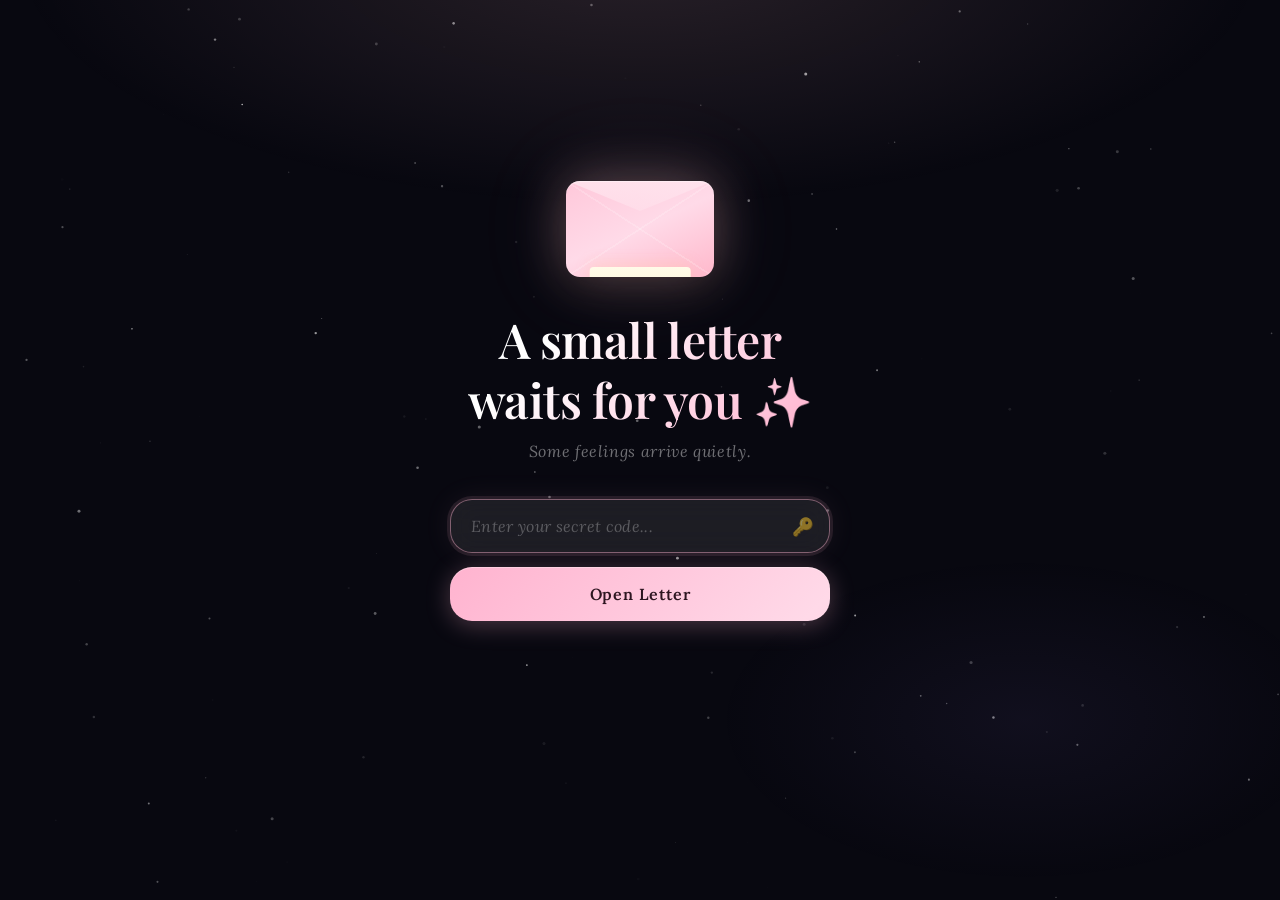
==== commit 2a1cc98c: "updated workers" ====
--- a/index.html
+++ b/index.html
@@ -71,4 +71,4 @@
   <script src="letters.js"></script>
   <script src="script.js"></script>
 </body>
-</html>+</html>
--- a/style.css
+++ b/style.css
@@ -1032,4 +1032,137 @@
 
 @media (min-width: 768px) {
   .paper { padding: 52px 58px; }
-}+}
+
+
+/* ══════════════════════════════
+   REOPEN SCREEN
+   Shown when a faded memory is accessed again.
+══════════════════════════════ */
+
+.reopen-screen {
+  display: flex;
+  flex-direction: column;
+  align-items: center;
+  justify-content: center;
+  text-align: center;
+  padding: 40px 24px;
+  gap: 18px;
+  min-height: 340px;
+}
+
+.reopen-icon {
+  font-size: 3rem;
+  animation: reopenIconFloat 3s ease-in-out infinite;
+}
+
+@keyframes reopenIconFloat {
+  0%,100% { transform: translateY(0); }
+  50%      { transform: translateY(-8px); }
+}
+
+.reopen-title {
+  font-family: 'Playfair Display', serif;
+  font-style: italic;
+  font-size: clamp(1.2rem, 3vw, 1.6rem);
+  color: var(--ink);
+  font-weight: 400;
+  line-height: 1.4;
+  max-width: 360px;
+}
+
+.reopen-sub {
+  font-family: 'Lora', serif;
+  font-size: clamp(0.85rem, 2vw, 0.95rem);
+  color: var(--ink3);
+  line-height: 1.75;
+  white-space: pre-line;
+  max-width: 320px;
+}
+
+.reopen-btn {
+  margin-top: 8px;
+  padding: 12px 28px;
+  background: linear-gradient(135deg, rgba(255,179,207,0.15), rgba(167,139,250,0.12));
+  border: 1.5px solid rgba(255,179,207,0.35);
+  border-radius: 50px;
+  color: var(--ink);
+  font-family: 'Lora', serif;
+  font-size: 0.95rem;
+  cursor: pointer;
+  transition: all 0.35s var(--ease-smooth);
+  letter-spacing: 0.03em;
+}
+
+.reopen-btn:hover:not(:disabled) {
+  background: linear-gradient(135deg, rgba(255,179,207,0.25), rgba(167,139,250,0.2));
+  border-color: rgba(255,179,207,0.6);
+  transform: translateY(-2px);
+  box-shadow: 0 6px 24px rgba(255,179,207,0.2);
+}
+
+.reopen-btn:disabled {
+  opacity: 0.6;
+  cursor: default;
+}
+
+.reopen-btn.sent {
+  border-color: rgba(163,240,192,0.5);
+  color: var(--ink2);
+}
+
+.reopen-status {
+  font-family: 'Lora', serif;
+  font-style: italic;
+  font-size: 0.85rem;
+  color: var(--ink3);
+  min-height: 20px;
+}
+
+.reopen-back {
+  margin-top: 4px;
+  font-family: 'Lora', serif;
+  font-size: 0.82rem;
+  color: var(--ink3);
+  text-decoration: none;
+  opacity: 0.65;
+  transition: opacity 0.25s ease;
+  letter-spacing: 0.02em;
+}
+
+.reopen-back:hover { opacity: 1; }
+
+@keyframes reopenGlow {
+  0%,100% { box-shadow: 0 0 0 rgba(255,179,207,0); }
+  50%      { box-shadow: 0 0 20px rgba(255,179,207,0.3); }
+}
+
+
+/* ══════════════════════════════
+   MEMORY FADE ANIMATION
+   After comment submitted — paper fades away
+══════════════════════════════ */
+
+.paper.fading-memory {
+  transition: all 1.2s ease;
+  filter: blur(3px) saturate(0.3);
+  opacity: 0.5;
+  transform: scale(0.97) translateY(8px);
+}
+
+.paper.faded-memory {
+  transition: all 1.4s ease;
+  filter: blur(8px) saturate(0);
+  opacity: 0;
+  transform: scale(0.9) translateY(20px);
+}
+
+
+/* ══════════════════════════════
+   MOBILE — additions
+══════════════════════════════ */
+
+@media (max-width: 600px) {
+  .reopen-screen { padding: 28px 16px; min-height: 280px; }
+  .reopen-title  { font-size: 1.15rem; }
+}
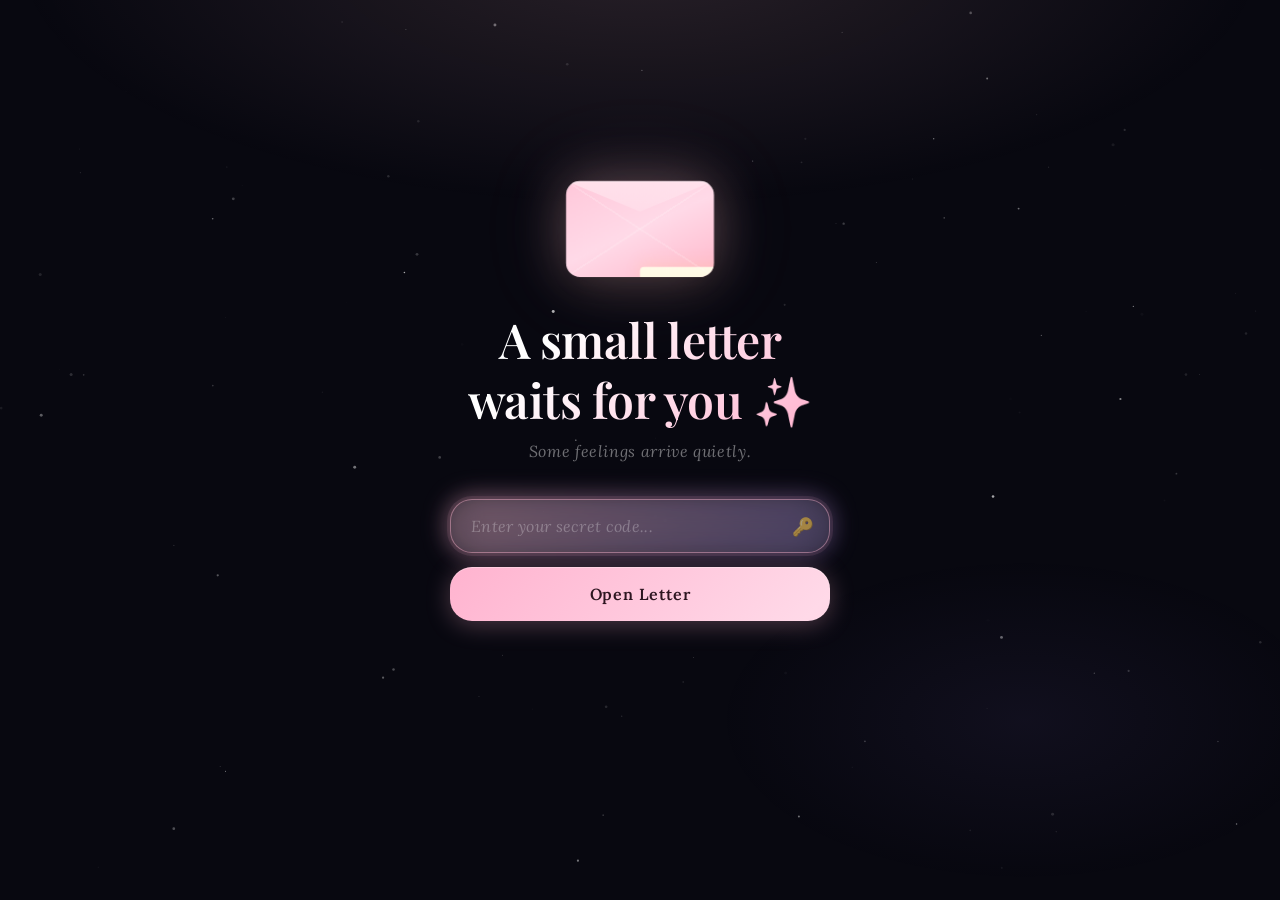
==== commit c3530c47: "letter_updae" ====
--- a/index.html
+++ b/index.html
@@ -71,4 +71,4 @@
   <script src="letters.js"></script>
   <script src="script.js"></script>
 </body>
-</html>
+</html>
--- a/style.css
+++ b/style.css
@@ -31,6 +31,7 @@
   --ease:        cubic-bezier(0.34,1.56,0.64,1);
   --ease-smooth: cubic-bezier(0.4,0,0.2,1);
   --ease-elastic: cubic-bezier(0.68,-0.6,0.32,1.6);
+  --ease-out-soft: cubic-bezier(0.16,1,0.3,1);
 }
 
 html { scroll-behavior: smooth; }
@@ -41,6 +42,16 @@
   color: var(--white);
   overflow-x: hidden;
   min-height: 100vh;
+  -webkit-overflow-scrolling: touch;
+}
+
+/* Respect reduced-motion preference — premium also means comfortable */
+@media (prefers-reduced-motion: reduce) {
+  *, *::before, *::after {
+    animation-duration: 0.01ms !important;
+    animation-iteration-count: 1 !important;
+    transition-duration: 0.01ms !important;
+  }
 }
 
 /* Portal-close fade */
@@ -83,7 +94,30 @@
   background:
     radial-gradient(ellipse 70% 40% at 50% -5%, rgba(255,192,203,0.13) 0%, transparent 70%),
     radial-gradient(ellipse 40% 30% at 80% 80%, rgba(167,139,250,0.06) 0%, transparent 60%);
-  transition: opacity 1.5s ease;
+  transition: opacity 1.5s ease, transform 0.8s var(--ease-out-soft);
+  animation: ambientBreathe 9s ease-in-out infinite;
+  will-change: transform;
+}
+
+@keyframes ambientBreathe {
+  0%, 100% { opacity: 0.9; }
+  50%       { opacity: 1; }
+}
+
+.ambient-glow::after {
+  content: "";
+  position: absolute;
+  inset: 0;
+  background:
+    radial-gradient(ellipse 55% 32% at 28% 4%, rgba(167,139,250,0.09) 0%, transparent 70%),
+    radial-gradient(ellipse 45% 28% at 75% 88%, rgba(255,192,203,0.08) 0%, transparent 60%);
+  opacity: 0;
+  animation: glowDrift 16s ease-in-out infinite;
+}
+
+@keyframes glowDrift {
+  0%, 100% { opacity: 0; }
+  50%       { opacity: 1; }
 }
 
 .ambient-glow.intensify {
@@ -98,7 +132,8 @@
   pointer-events: none;
   z-index: 2;
   overflow: hidden;
-  transition: opacity 1.5s ease;
+  transition: opacity 1.5s ease, transform 0.8s var(--ease-out-soft);
+  will-change: transform;
 }
 
 .particles-wrap.dim { opacity: 0; }
@@ -109,15 +144,29 @@
   background: var(--pink);
   opacity: 0;
   animation: particleDrift var(--dur, 12s) var(--delay, 0s) ease-in-out infinite;
+  will-change: transform, opacity;
 }
 
 .particle.gold { background: var(--gold); width: 2px !important; height: 2px !important; }
 
 @keyframes particleDrift {
-  0%   { transform: translateY(100vh) scale(0); opacity: 0; }
+  0%   { transform: translate3d(0, 100vh, 0) scale(0); opacity: 0; }
   10%  { opacity: 0.35; }
+  50%  { transform: translate3d(calc(var(--dx, 30px) * 0.4), 45vh, 0) scale(1); }
   90%  { opacity: 0.15; }
-  100% { transform: translateY(-10vh) translateX(var(--dx, 30px)) scale(1); opacity: 0; }
+  100% { transform: translate3d(var(--dx, 30px), -10vh, 0) scale(1); opacity: 0; }
+}
+
+/* Inward swirl — used briefly during the code-success transition */
+.particle.swirl-in {
+  animation: particleSwirlIn 1.3s var(--ease-out-soft) forwards;
+}
+
+@keyframes particleSwirlIn {
+  0%   { transform: translate3d(var(--sx, 0px), var(--sy, 0px), 0) scale(0.4) rotate(0deg); opacity: 0; }
+  22%  { opacity: 1; }
+  70%  { opacity: 0.55; }
+  100% { transform: translate3d(0, 0, 0) scale(0.15) rotate(280deg); opacity: 0; }
 }
 
 
@@ -152,14 +201,15 @@
 /* Envelope */
 .envelope-wrap {
   margin-bottom: 32px;
-  animation: float 4.5s ease-in-out infinite;
+  animation: float 5.5s var(--ease-out-soft) infinite;
   cursor: default;
   perspective: 600px;
+  will-change: transform;
 }
 
 @keyframes float {
-  0%,100% { transform: translateY(0) rotate(-1.5deg); }
-  50%      { transform: translateY(-14px) rotate(1.5deg); }
+  0%, 100% { transform: translateY(0) rotate(-1.5deg) scale(1); }
+  50%       { transform: translateY(-14px) rotate(1.5deg) scale(1.012); }
 }
 
 .envelope {
@@ -173,11 +223,11 @@
     0 0 100px rgba(255,192,203,0.1),
     0 12px 30px rgba(0,0,0,0.5),
     inset 0 1px 0 rgba(255,255,255,0.4);
-  transition: box-shadow 0.5s, transform 0.5s var(--ease-smooth);
+  transition: box-shadow 0.6s var(--ease-out-soft), transform 0.5s var(--ease-smooth);
   overflow: hidden;
 }
 
-.envelope:hover { transform: scale(1.04); }
+.envelope:hover { transform: scale(1.045); }
 
 .envelope.success-glow {
   box-shadow:
@@ -191,7 +241,7 @@
   box-shadow:
     0 0 50px rgba(255,80,120,0.55),
     0 12px 30px rgba(0,0,0,0.5);
-  animation: float 4.5s ease-in-out infinite, envelopeShake 0.5s ease;
+  animation: float 5.5s var(--ease-out-soft) infinite, envelopeShake 0.5s ease;
 }
 
 @keyframes envelopeShake {
@@ -211,7 +261,7 @@
   background: linear-gradient(170deg, rgba(255,255,255,0.45), rgba(255,200,220,0.25));
   clip-path: polygon(0 0, 50% 58%, 100% 0);
   transform-origin: top center;
-  transition: transform 0.75s cubic-bezier(0.4,0,0.2,1);
+  transition: transform 0.85s var(--ease-out-soft);
   z-index: 2;
 }
 
@@ -230,23 +280,30 @@
   z-index: 1;
 }
 
-/* Letter slip inside envelope */
+/* Letter slip inside envelope — gentle idle peek before it's opened */
 .envelope-letter-slip {
   position: absolute;
   bottom: -45px;
   left: 50%;
-  transform: translateX(-50%);
   width: 68%;
   height: 55px;
   background: linear-gradient(180deg, #fffbe8, #faf0d0);
   border-radius: 4px 4px 0 0;
   box-shadow: 0 -4px 14px rgba(255,200,150,0.25);
-  transition: bottom 0.85s cubic-bezier(0.34,1.2,0.64,1) 0.15s;
+  transition: bottom 0.9s cubic-bezier(0.34,1.2,0.64,1) 0.15s;
   z-index: 0;
+  animation: letterPeek 4.5s ease-in-out infinite;
+}
+
+@keyframes letterPeek {
+  0%, 100% { transform: translateX(-50%) translateY(0); }
+  50%       { transform: translateX(-50%) translateY(-3px); }
 }
 
 .envelope.open .envelope-letter-slip {
   bottom: 28px;
+  animation: none;
+  transform: translateX(-50%);
 }
 
 /* Title */
@@ -285,6 +342,21 @@
   position: relative;
 }
 
+.input-wrap::after {
+  content: "";
+  position: absolute;
+  inset: -3px;
+  border-radius: calc(var(--radius) + 3px);
+  background: linear-gradient(135deg, rgba(255,179,207,0.4), rgba(167,139,250,0.3));
+  opacity: 0;
+  filter: blur(12px);
+  z-index: -1;
+  transition: opacity 0.6s var(--ease-out-soft);
+  pointer-events: none;
+}
+
+.input-wrap:focus-within::after { opacity: 1; }
+
 .input-wrap input {
   width: 100%;
   padding: 16px 48px 16px 20px;
@@ -297,7 +369,7 @@
   outline: none;
   backdrop-filter: blur(14px);
   -webkit-backdrop-filter: blur(14px);
-  transition: border-color 0.35s, box-shadow 0.35s, background 0.35s;
+  transition: border-color 0.4s var(--ease-out-soft), box-shadow 0.4s var(--ease-out-soft), background 0.4s var(--ease-out-soft);
   letter-spacing: 0.1em;
 }
 
@@ -354,6 +426,7 @@
 /* Open button */
 .open-btn {
   padding: 17px;
+  min-height: 54px;
   border: none;
   border-radius: var(--radius);
   cursor: pointer;
@@ -364,7 +437,7 @@
   background: linear-gradient(135deg, #ffb3cf 0%, #ffd9e8 50%, #ffb3cf 100%);
   background-size: 200% 100%;
   color: #2d1520;
-  transition: transform 0.28s var(--ease), box-shadow 0.35s, background-position 0.6s;
+  transition: transform 0.3s var(--ease), box-shadow 0.4s var(--ease-out-soft), background-position 0.6s var(--ease-out-soft);
   box-shadow: 0 4px 24px rgba(255,179,207,0.28), 0 1px 0 rgba(255,255,255,0.3) inset;
   position: relative;
   overflow: hidden;
@@ -390,7 +463,12 @@
   transition: transform 0.7s ease;
 }
 
-.open-btn:active { transform: translateY(0); }
+.open-btn:active { transform: translateY(0) scale(0.975); }
+
+.open-btn:focus-visible {
+  outline: none;
+  box-shadow: 0 10px 36px rgba(255,179,207,0.45), 0 0 0 3px rgba(255,179,207,0.45);
+}
 
 .open-btn.loading {
   pointer-events: none;
@@ -469,7 +547,7 @@
 
 #portalOverlay.active {
   pointer-events: all;
-  animation: portalExpand 1s var(--ease-smooth) forwards;
+  animation: portalExpand 1.15s var(--ease-out-soft) forwards;
 }
 
 @keyframes portalExpand {
@@ -482,17 +560,17 @@
   position: absolute;
   border-radius: 50%;
   border: 1.5px solid rgba(255,179,207,0.5);
-  animation: ringExpand 1s ease-out forwards;
+  animation: ringExpand 1.1s var(--ease-out-soft) forwards;
   opacity: 0;
 }
 
-#portalOverlay.active .portal-ring { animation: ringExpand 1s ease-out forwards; }
+#portalOverlay.active .portal-ring { animation: ringExpand 1.1s var(--ease-out-soft) forwards; }
 
 .portal-ring:nth-child(1) { width: 80px;  height: 80px;  animation-delay: 0s;    border-color: rgba(255,179,207,0.7); }
-.portal-ring:nth-child(2) { width: 180px; height: 180px; animation-delay: 0.1s;  border-color: rgba(255,179,207,0.5); }
-.portal-ring:nth-child(3) { width: 340px; height: 340px; animation-delay: 0.2s;  border-color: rgba(200,150,240,0.35); }
-.portal-ring:nth-child(4) { width: 560px; height: 560px; animation-delay: 0.3s;  border-color: rgba(150,100,220,0.2); }
-.portal-ring:nth-child(5) { width: 800px; height: 800px; animation-delay: 0.42s; border-color: rgba(100,60,180,0.12); }
+.portal-ring:nth-child(2) { width: 180px; height: 180px; animation-delay: 0.12s; border-color: rgba(255,179,207,0.5); }
+.portal-ring:nth-child(3) { width: 340px; height: 340px; animation-delay: 0.24s; border-color: rgba(200,150,240,0.35); }
+.portal-ring:nth-child(4) { width: 560px; height: 560px; animation-delay: 0.36s; border-color: rgba(150,100,220,0.2); }
+.portal-ring:nth-child(5) { width: 800px; height: 800px; animation-delay: 0.48s; border-color: rgba(100,60,180,0.12); }
 
 @keyframes ringExpand {
   0%   { transform: scale(0.1); opacity: 0.9; }
@@ -514,12 +592,12 @@
   display: flex;
   justify-content: center;
   padding: 40px 16px 120px;
-  animation: pageSlideUp 0.9s var(--ease) both 0.1s;
+  animation: pageSlideUp 1.1s var(--ease-out-soft) both 0.1s;
 }
 
 @keyframes pageSlideUp {
-  from { opacity: 0; transform: translateY(50px); }
-  to   { opacity: 1; transform: translateY(0); }
+  from { opacity: 0; transform: translateY(46px) scale(0.985); }
+  to   { opacity: 1; transform: translateY(0) scale(1); }
 }
 
 /* ── PAPER — old emotional letter ── */
@@ -530,6 +608,7 @@
   border-radius: 3px 24px 24px 3px;
   padding: clamp(28px, 6vw, 60px);
   position: relative;
+  transition: box-shadow 0.6s var(--ease-out-soft), transform 0.6s var(--ease-out-soft);
 
   /* Aged paper layers */
   background-image:
@@ -547,10 +626,10 @@
     0 -1px 0 rgba(200,160,100,0.5),
     /* subtle emboss left */
     -4px 0 12px rgba(100,60,20,0.12),
-    /* main shadow */
-    0 40px 100px rgba(0,0,0,0.6),
+    /* main shadow, softened and warmed */
+    0 50px 110px rgba(20,10,5,0.42),
     /* ambient lift */
-    0 10px 30px rgba(0,0,0,0.35),
+    0 14px 38px rgba(80,40,10,0.22),
     /* subtle border */
     0 0 0 1px rgba(160,110,60,0.2);
 
@@ -597,6 +676,25 @@
     radial-gradient(ellipse 40% 30% at 15% 85%, rgba(200,150,80,0.07), transparent 55%);
   pointer-events: none;
   z-index: 0;
+}
+
+/* Tiny lifted-corner illusion — bottom-right page curl */
+.paper-curl {
+  position: absolute;
+  bottom: 0;
+  right: 0;
+  width: 64px;
+  height: 64px;
+  border-radius: 0 0 24px 0;
+  background: linear-gradient(135deg,
+    transparent 52%,
+    rgba(236, 214, 172, 0.95) 53%,
+    rgba(216, 188, 140, 0.7) 65%,
+    transparent 78%);
+  box-shadow: -5px -5px 14px rgba(80,40,10,0.16);
+  pointer-events: none;
+  z-index: 1;
+  opacity: 0.9;
 }
 
 /* Paper content above grain */
@@ -636,11 +734,12 @@
   line-height: 1.9;
   color: var(--ink2);
   opacity: 0;
-  transform: translateY(18px);
-  animation: lineReveal 0.65s var(--ease-smooth) forwards;
+  transform: translateY(14px);
+  animation: lineReveal 0.85s var(--ease-out-soft) forwards;
   min-height: 1.9em;
   /* subtle ink variation */
   filter: contrast(1.05);
+  will-change: transform, opacity;
 }
 
 .line:empty {
@@ -712,7 +811,7 @@
   padding: 18px 20px;
   resize: vertical;
   outline: none;
-  transition: border-color 0.3s, box-shadow 0.3s;
+  transition: border-color 0.4s var(--ease-out-soft), box-shadow 0.4s var(--ease-out-soft), background 0.4s var(--ease-out-soft);
   -webkit-appearance: none;
   appearance: none;
   position: relative;
@@ -736,6 +835,7 @@
 .send-btn {
   width: 100%;
   padding: 17px;
+  min-height: 54px;
   border: none;
   border-radius: 16px;
   cursor: pointer;
@@ -745,7 +845,7 @@
   letter-spacing: 0.05em;
   background: linear-gradient(135deg, #2b1a0e, #4a2e18);
   color: #fdf0d5;
-  transition: transform 0.28s var(--ease), box-shadow 0.35s, background 0.4s;
+  transition: transform 0.3s var(--ease), box-shadow 0.4s var(--ease-out-soft), background 0.4s var(--ease-out-soft);
   box-shadow: 0 4px 20px rgba(43,26,14,0.25);
   position: relative;
   overflow: hidden;
@@ -760,12 +860,17 @@
   transition: none;
 }
 
-.send-btn:hover {
+.send-btn:hover:not(:disabled) {
   transform: translateY(-3px);
   box-shadow: 0 10px 32px rgba(43,26,14,0.35);
 }
 
-.send-btn:active { transform: translateY(0); }
+.send-btn:active:not(:disabled) { transform: translateY(0) scale(0.975); }
+
+.send-btn:focus-visible {
+  outline: none;
+  box-shadow: 0 10px 32px rgba(43,26,14,0.35), 0 0 0 3px rgba(255,179,207,0.4);
+}
 
 .send-btn.sending {
   background: linear-gradient(135deg, #3d2218, #6b3a20);
@@ -773,11 +878,12 @@
 }
 
 .send-btn.sending::after {
-  animation: shimmer 1.3s ease-in-out infinite;
+  animation: shimmer 1.4s var(--ease-out-soft) infinite;
 }
 
 .send-btn.sent {
   background: linear-gradient(135deg, #1a3020, #2b5a3a);
+  transition: background 0.6s var(--ease-out-soft), transform 0.3s var(--ease), box-shadow 0.4s var(--ease-out-soft);
 }
 
 @keyframes shimmer {
@@ -792,6 +898,7 @@
   min-height: 20px;
   color: var(--ink2);
   opacity: 0.68;
+  transition: opacity 0.4s var(--ease-out-soft);
 }
 
 
@@ -884,8 +991,11 @@
   align-items: center;
   justify-content: center;
   flex-direction: column;
-}
-
+  opacity: 1;
+  transition: opacity 0.65s var(--ease-out-soft);
+}
+
+.mascot-scene.fading { opacity: 0; }
 .mascot-scene.hidden { display: none; }
 
 .mascot-ground {
@@ -927,7 +1037,7 @@
   font-size: 2.4rem;
   line-height: 1;
   filter: drop-shadow(0 4px 14px rgba(255,179,207,0.35));
-  animation: mascotWalk 4.5s ease-in-out forwards;
+  animation: mascotWalk 4.5s var(--ease-out-soft) forwards;
   white-space: nowrap;
 }
 
@@ -939,7 +1049,7 @@
   background: linear-gradient(135deg, #fff8e1, #ffd6e5);
   border-radius: 5px;
   box-shadow: 0 0 16px rgba(255,179,207,0.55);
-  animation: mascotWalk 4.5s ease-in-out forwards;
+  animation: mascotWalk 4.5s var(--ease-out-soft) forwards;
 }
 
 .mascot-letter::before {
@@ -1002,12 +1112,28 @@
   width: 100%;
   font-size: 1.6rem;
   opacity: 0;
-  animation: waveAppear 0.7s ease forwards 4.7s;
+  animation: waveAppear 0.7s var(--ease-out-soft) forwards 4.7s;
 }
 
 @keyframes waveAppear {
   from { opacity: 0; transform: translateY(12px) scale(0.7); }
   to   { opacity: 1; transform: translateY(0) scale(1); }
+}
+
+/* Tiny sparkles trailing the floating letter */
+.mascot-sparkle {
+  position: absolute;
+  pointer-events: none;
+  color: rgba(255,217,232,0.85);
+  font-size: 0.7rem;
+  opacity: 0;
+  animation: sparkleFloat 1.6s ease-in-out infinite;
+}
+
+@keyframes sparkleFloat {
+  0%   { opacity: 0; transform: translateY(0) scale(0.6); }
+  35%  { opacity: 0.9; }
+  100% { opacity: 0; transform: translateY(-22px) scale(1); }
 }
 
 
@@ -1021,6 +1147,7 @@
     padding: 22px 18px 28px;
   }
   .paper::after { display: none; }
+  .paper-curl { width: 44px; height: 44px; }
   .login-box { width: 92vw; }
   .line { font-size: 1.4rem; }
   .mascot-char { font-size: 2rem; }
@@ -1028,6 +1155,19 @@
   textarea { font-size: 1.1rem; min-height: 130px; }
   .close-ring:nth-child(1) { width: 400px; height: 400px; }
   .close-ring:nth-child(2) { width: 260px; height: 260px; }
+
+  /* Thumb-friendly tap targets + safe-area aware spacing */
+  .open-btn, .send-btn, .reopen-btn { min-height: 52px; }
+  .input-wrap input { padding-top: 17px; padding-bottom: 17px; }
+  .login-container {
+    padding-bottom: max(50px, env(safe-area-inset-bottom));
+  }
+  .letter-page {
+    padding-left: max(16px, env(safe-area-inset-left));
+    padding-right: max(16px, env(safe-area-inset-right));
+    padding-bottom: max(100px, env(safe-area-inset-bottom));
+  }
+  .reply-section { padding-bottom: 6px; }
 }
 
 @media (min-width: 768px) {
@@ -1037,105 +1177,204 @@
 
 /* ══════════════════════════════
    REOPEN SCREEN
-   Shown when a faded memory is accessed again.
+   A small "old paper" card with a tiny envelope illustration —
+   same handmade, candlelit aesthetic as the letter itself,
+   instead of the old dark-glass treatment.
 ══════════════════════════════ */
 
-.reopen-screen {
+#reopenOverlay {
+  background: transparent; /* stars canvas shows through */
+}
+
+.reopen-card {
   display: flex;
   flex-direction: column;
   align-items: center;
-  justify-content: center;
   text-align: center;
-  padding: 40px 24px;
   gap: 18px;
-  min-height: 340px;
-}
-
-.reopen-icon {
-  font-size: 3rem;
-  animation: reopenIconFloat 3s ease-in-out infinite;
-}
-
-@keyframes reopenIconFloat {
-  0%,100% { transform: translateY(0); }
-  50%      { transform: translateY(-8px); }
-}
+  max-width: 400px;
+  width: 100%;
+  padding: 46px 34px 38px;
+  position: relative;
+  color: var(--ink);
+  background: var(--paper);
+  background-image:
+    radial-gradient(ellipse 70% 50% at 50% 0%, rgba(255,210,150,0.2) 0%, transparent 65%),
+    radial-gradient(ellipse 60% 40% at 50% 100%, rgba(160,100,40,0.08) 0%, transparent 60%);
+  border-radius: 22px;
+  box-shadow:
+    0 0 0 1px rgba(160,110,60,0.22),
+    0 0 70px rgba(255,179,207,0.12),
+    0 30px 70px rgba(0,0,0,0.45);
+  animation: reopenCardRise 0.95s var(--ease-out-soft) both;
+  overflow: hidden;
+}
+
+@keyframes reopenCardRise {
+  from { opacity: 0; transform: translateY(22px) scale(0.97); }
+  to   { opacity: 1; transform: translateY(0) scale(1); }
+}
+
+/* fine grain, matching the letter paper for continuity */
+.reopen-card::before {
+  content: "";
+  position: absolute;
+  inset: 0;
+  border-radius: inherit;
+  background-image:
+    url("data:image/svg+xml,%3Csvg xmlns='http://www.w3.org/2000/svg' width='400' height='400'%3E%3Cfilter id='n'%3E%3CfeTurbulence type='fractalNoise' baseFrequency='0.75' numOctaves='4' stitchTiles='stitch'/%3E%3CfeColorMatrix type='saturate' values='0'/%3E%3C/filter%3E%3Crect width='400' height='400' filter='url(%23n)' opacity='0.05'/%3E%3C/svg%3E");
+  opacity: 0.6;
+  mix-blend-mode: multiply;
+  pointer-events: none;
+  z-index: 0;
+}
+
+.reopen-card > * { position: relative; z-index: 1; }
+
+/* Tiny envelope illustration */
+.reopen-envelope {
+  width: 64px;
+  height: 42px;
+  position: relative;
+  margin-bottom: 2px;
+  background: linear-gradient(155deg, #ffc8da, #ffdae8, #ffb8cb);
+  border-radius: 6px;
+  box-shadow: 0 0 30px rgba(255,179,207,0.4), 0 8px 18px rgba(0,0,0,0.22);
+  animation: reopenEnvelopeFloat 4s var(--ease-out-soft) infinite;
+}
+
+.reopen-envelope::before {
+  content: "";
+  position: absolute;
+  top: 0; left: 0; right: 0;
+  height: 58%;
+  background: linear-gradient(170deg, rgba(255,255,255,0.5), rgba(255,200,220,0.25));
+  clip-path: polygon(0 0, 50% 60%, 100% 0);
+}
+
+.reopen-envelope::after {
+  content: "";
+  position: absolute;
+  inset: 0;
+  background:
+    linear-gradient(to bottom right, transparent 49%, rgba(255,255,255,0.2) 49%, rgba(255,255,255,0.2) 51%, transparent 51%),
+    linear-gradient(to bottom left, transparent 49%, rgba(255,255,255,0.2) 49%, rgba(255,255,255,0.2) 51%, transparent 51%);
+}
+
+@keyframes reopenEnvelopeFloat {
+  0%, 100% { transform: translateY(0) rotate(-1deg); }
+  50%       { transform: translateY(-6px) rotate(1deg); }
+}
+
+.reopen-content {
+  display: flex;
+  flex-direction: column;
+  align-items: center;
+  gap: 14px;
+  width: 100%;
+  transition: opacity 0.35s var(--ease-out-soft), transform 0.35s var(--ease-out-soft);
+}
+
+.reopen-content.swap-out { opacity: 0; transform: translateY(6px); }
 
 .reopen-title {
   font-family: 'Playfair Display', serif;
   font-style: italic;
-  font-size: clamp(1.2rem, 3vw, 1.6rem);
+  font-size: clamp(1.15rem, 3vw, 1.5rem);
   color: var(--ink);
   font-weight: 400;
   line-height: 1.4;
-  max-width: 360px;
+  max-width: 320px;
+  text-shadow: 0.5px 0.5px 0 rgba(43,26,14,0.15);
 }
 
 .reopen-sub {
   font-family: 'Lora', serif;
-  font-size: clamp(0.85rem, 2vw, 0.95rem);
-  color: var(--ink3);
-  line-height: 1.75;
-  white-space: pre-line;
-  max-width: 320px;
+  font-size: clamp(0.88rem, 2vw, 0.95rem);
+  color: var(--ink2);
+  line-height: 1.85;
+  max-width: 300px;
+  opacity: 0.85;
 }
 
 .reopen-btn {
-  margin-top: 8px;
-  padding: 12px 28px;
-  background: linear-gradient(135deg, rgba(255,179,207,0.15), rgba(167,139,250,0.12));
-  border: 1.5px solid rgba(255,179,207,0.35);
+  margin-top: 6px;
+  width: 100%;
+  padding: 15px 24px;
+  min-height: 52px;
+  background: linear-gradient(135deg, #2b1a0e, #4a2e18);
+  border: none;
   border-radius: 50px;
-  color: var(--ink);
+  color: #fdf0d5;
   font-family: 'Lora', serif;
-  font-size: 0.95rem;
+  font-size: 0.98rem;
+  font-weight: 600;
   cursor: pointer;
-  transition: all 0.35s var(--ease-smooth);
-  letter-spacing: 0.03em;
+  position: relative;
+  overflow: hidden;
+  transition: transform 0.3s var(--ease), box-shadow 0.4s var(--ease-out-soft), opacity 0.3s ease;
+  box-shadow: 0 6px 24px rgba(43,26,14,0.3);
+  letter-spacing: 0.02em;
 }
 
 .reopen-btn:hover:not(:disabled) {
-  background: linear-gradient(135deg, rgba(255,179,207,0.25), rgba(167,139,250,0.2));
-  border-color: rgba(255,179,207,0.6);
   transform: translateY(-2px);
-  box-shadow: 0 6px 24px rgba(255,179,207,0.2);
-}
-
-.reopen-btn:disabled {
-  opacity: 0.6;
-  cursor: default;
-}
-
-.reopen-btn.sent {
-  border-color: rgba(163,240,192,0.5);
-  color: var(--ink2);
-}
+  box-shadow: 0 10px 30px rgba(43,26,14,0.4);
+}
+
+.reopen-btn:active:not(:disabled) { transform: translateY(0) scale(0.975); }
+
+.reopen-btn:focus-visible {
+  outline: none;
+  box-shadow: 0 10px 30px rgba(43,26,14,0.4), 0 0 0 3px rgba(255,179,207,0.45);
+}
+
+.reopen-btn:disabled { cursor: default; opacity: 0.85; }
+
+.reopen-btn-text { transition: opacity 0.2s; }
+.reopen-btn.loading .reopen-btn-text { opacity: 0; }
+
+.reopen-btn-spinner {
+  position: absolute;
+  inset: 0;
+  display: flex;
+  align-items: center;
+  justify-content: center;
+  gap: 5px;
+  opacity: 0;
+  transition: opacity 0.2s;
+}
+
+.reopen-btn.loading .reopen-btn-spinner { opacity: 1; }
+
+.spinner-dot-paper {
+  width: 6px; height: 6px;
+  border-radius: 50%;
+  background: #fdf0d5;
+  animation: dotPulse 1s ease-in-out infinite;
+}
+.spinner-dot-paper:nth-child(2) { animation-delay: 0.15s; }
+.spinner-dot-paper:nth-child(3) { animation-delay: 0.3s; }
 
 .reopen-status {
   font-family: 'Lora', serif;
   font-style: italic;
   font-size: 0.85rem;
-  color: var(--ink3);
-  min-height: 20px;
+  color: rgba(150,60,80,0.75);
+  min-height: 18px;
 }
 
 .reopen-back {
   margin-top: 4px;
   font-family: 'Lora', serif;
   font-size: 0.82rem;
-  color: var(--ink3);
+  color: rgba(43,26,14,0.4);
   text-decoration: none;
-  opacity: 0.65;
-  transition: opacity 0.25s ease;
+  transition: color 0.3s var(--ease-out-soft);
   letter-spacing: 0.02em;
 }
 
-.reopen-back:hover { opacity: 1; }
-
-@keyframes reopenGlow {
-  0%,100% { box-shadow: 0 0 0 rgba(255,179,207,0); }
-  50%      { box-shadow: 0 0 20px rgba(255,179,207,0.3); }
-}
+.reopen-back:hover { color: rgba(43,26,14,0.75); }
 
 
 /* ══════════════════════════════
@@ -1163,6 +1402,7 @@
 ══════════════════════════════ */
 
 @media (max-width: 600px) {
-  .reopen-screen { padding: 28px 16px; min-height: 280px; }
-  .reopen-title  { font-size: 1.15rem; }
-}
+  .reopen-card  { padding: 36px 22px 30px; min-height: auto; }
+  .reopen-title { font-size: 1.1rem; }
+  .reopen-envelope { width: 56px; height: 36px; }
+}
